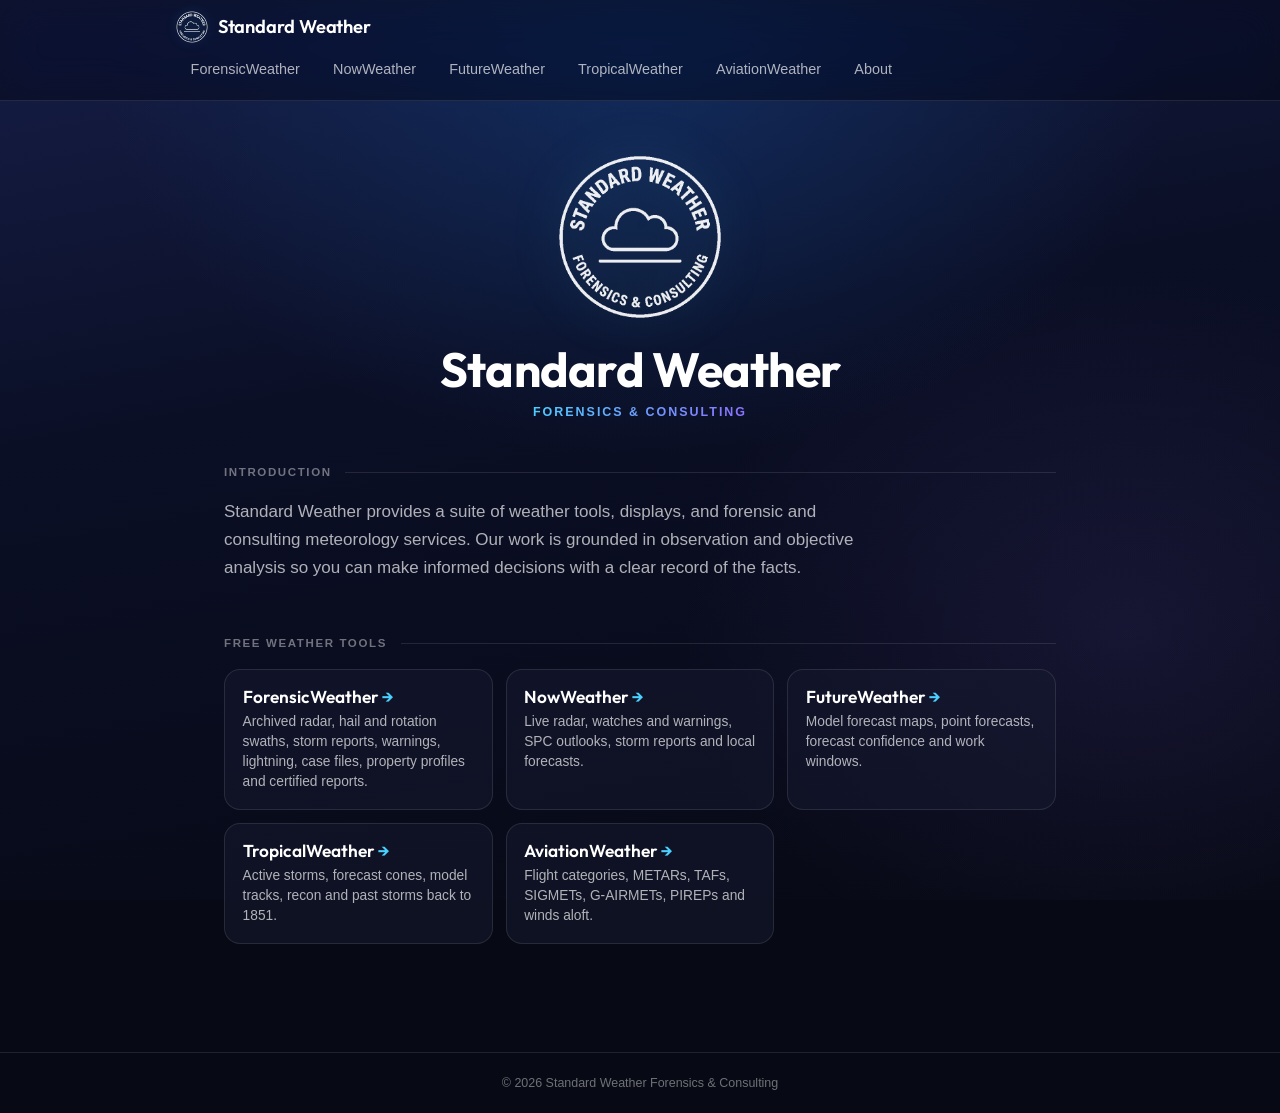
==== index.html @ 43207d68 "Simplify the home page and add ForensicWeather Home keeps the header, a new introduction and plain t" ====
<!DOCTYPE html>
<html lang="en">
<head>
  <meta charset="UTF-8" />
  <meta name="viewport" content="width=device-width, initial-scale=1.0" />
  <title>Standard Weather | Weather Tools, Forensic &amp; Consulting Meteorology</title>
  <meta name="description" content="Standard Weather provides a suite of free weather tools and displays, and forensic and consulting meteorology services grounded in observation and objective analysis." />
  <meta name="theme-color" content="#070914" />
  <link rel="canonical" href="https://standardweather.github.io/" />
  <meta property="og:type" content="website" />
  <meta property="og:url" content="https://standardweather.github.io/" />
  <meta property="og:title" content="Standard Weather" />
  <meta property="og:description" content="Free weather tools and displays, and forensic and consulting meteorology services." />
  <meta property="og:image" content="https://standardweather.github.io/logo.png" />
  <meta name="twitter:card" content="summary" />
  <meta name="twitter:title" content="Standard Weather" />
  <meta name="twitter:description" content="Free weather tools and displays, and forensic and consulting meteorology services." />
  <script type="application/ld+json">
  {
    "@context": "https://schema.org",
    "@type": "Organization",
    "name": "Standard Weather Forensics & Consulting",
    "url": "https://standardweather.github.io/",
    "logo": "https://standardweather.github.io/logo.png",
    "email": "standardwx@gmail.com"
  }
  </script>
  <link rel="preconnect" href="https://fonts.googleapis.com" />
  <link rel="preconnect" href="https://fonts.gstatic.com" crossorigin />
  <link href="https://fonts.googleapis.com/css2?family=Outfit:wght@500;600;700&display=swap" rel="stylesheet" />
  <link rel="icon" type="image/png" sizes="64x64" href="assets/favicon-64.png" />
  <link rel="icon" type="image/png" sizes="192x192" href="assets/icon-192.png" />
  <link rel="apple-touch-icon" href="assets/apple-touch-icon.png" />
  <meta name="color-scheme" content="dark" />
  <link rel="stylesheet" href="css/site.css?v=20261024a" />
  <script>
    // The contact form moved to ForensicWeather: forward old /#contact and /?request=report links there.
    if (location.hash === "#contact" || new URLSearchParams(location.search).get("request") === "report") location.replace("/ForensicWeather/" + location.search + "#contact");
  </script>
</head>
<body>
  <nav class="site-nav" aria-label="Primary">
    <div class="site-nav__inner">
      <a class="site-nav__brand" href="/" title="Standard Weather home">
        <img src="assets/logo-light.png" width="32" height="32" alt="" />
        Standard Weather
      </a>
      <ul class="site-nav__links">
        <li><a href="/ForensicWeather/">ForensicWeather</a></li>
        <li><a href="/NowWeather/">NowWeather</a></li>
        <li><a href="/FutureWeather/">FutureWeather</a></li>
        <li><a href="/TropicalWeather/">TropicalWeather</a></li>
        <li><a href="/AviationWeather/">AviationWeather</a></li>
        <li><a href="/about.html">About</a></li>
      </ul>
    </div>
  </nav>

  <div class="shell">
    <header class="page-header">
      <img class="logo" src="assets/logo-light.png" width="184" height="184" alt="Standard Weather Forensics &amp; Consulting" />
      <h1>Standard Weather</h1>
      <p class="tagline">Forensics &amp; Consulting</p>
    </header>

    <main>
      <section id="introduction" aria-labelledby="intro-h">
        <h2 id="intro-h">Introduction</h2>
        <p>Standard Weather provides a suite of weather tools, displays, and forensic and consulting meteorology services. Our work is grounded in observation and objective analysis so you can make informed decisions with a clear record of the facts.</p>
      </section>

      <section id="tools" aria-labelledby="tools-h">
        <h2 id="tools-h">Free weather tools</h2>
        <ul class="tools">
          <li><a href="/ForensicWeather/"><b>ForensicWeather</b><small>Archived radar, hail and rotation swaths, storm reports, warnings, lightning, case files, property profiles and certified reports.</small></a></li>
          <li><a href="/NowWeather/"><b>NowWeather</b><small>Live radar, watches and warnings, SPC outlooks, storm reports and local forecasts.</small></a></li>
          <li><a href="/FutureWeather/"><b>FutureWeather</b><small>Model forecast maps, point forecasts, forecast confidence and work windows.</small></a></li>
          <li><a href="/TropicalWeather/"><b>TropicalWeather</b><small>Active storms, forecast cones, model tracks, recon and past storms back to 1851.</small></a></li>
          <li><a href="/AviationWeather/"><b>AviationWeather</b><small>Flight categories, METARs, TAFs, SIGMETs, G-AIRMETs, PIREPs and winds aloft.</small></a></li>
        </ul>
      </section>
    </main>
  </div>

  <footer class="site-footer">
    <p>&copy; 2026 Standard Weather Forensics &amp; Consulting</p>
  </footer>
</body>
</html>
---- css/site.css ----
/* Standard Weather — shares the ForensicWeather look: dark indigo, glass panels, cyan → violet accent. */
:root {
  --bg: #070914;
  --bg-top: #161e48;
  --accent: #4ad1ff;
  --accent2: #8f6bff;
  --gradient: linear-gradient(135deg, var(--accent), var(--accent2));
  --text: #ffffff;
  --text2: rgba(255, 255, 255, 0.68);
  --text3: rgba(255, 255, 255, 0.42);
  --hairline: rgba(255, 255, 255, 0.10);
  --glass: rgba(22, 26, 48, 0.55);
  --glass-hi: rgba(32, 38, 68, 0.65);
  --field: rgba(255, 255, 255, 0.06);
  --err: #ff9f43;
  --tornado: #ff453a;
  --hail: #30d158;
  --wind: #0a84ff;
  --font: -apple-system, BlinkMacSystemFont, "SF Pro Text", "Segoe UI", Roboto, "Helvetica Neue", Arial, sans-serif;
  --brand: "Outfit", var(--font);
  --max: 52rem;
  --max-wide: 58rem;
  --gutter: clamp(1rem, 4vw, 2rem);
  --radius: 24px;
  color-scheme: dark;
}

*, *::before, *::after { box-sizing: border-box; }

html { scroll-behavior: smooth; background: var(--bg); }
@media (prefers-reduced-motion: reduce) {
  html { scroll-behavior: auto; }
  * { transition: none !important; }
}

body {
  margin: 0;
  min-height: 100vh;
  min-height: 100dvh;
  color: var(--text);
  font-family: var(--font);
  font-size: 1.0625rem;
  line-height: 1.65;
  -webkit-font-smoothing: antialiased;
  display: flex;
  flex-direction: column;
  /* Indigo → near-black with a soft light pool, like the app icon background. */
  background:
    radial-gradient(60vmax 45vmax at 50% 6%, rgba(18, 60, 120, 0.55), transparent 70%),
    radial-gradient(50vmax 40vmax at 88% 70%, rgba(143, 107, 255, 0.10), transparent 70%),
    linear-gradient(170deg, var(--bg-top) 0%, #0b0f26 40%, var(--bg) 100%);
  background-attachment: fixed;
}

a {
  color: var(--accent);
  text-decoration-thickness: 1px;
  text-underline-offset: 0.18em;
}
a:hover { color: #8be3ff; }

.shell {
  width: min(100% - (var(--gutter) * 2), var(--max));
  margin: 0 auto;
  padding: 0 0 3.5rem;
  flex: 1;
}
.shell--wide { width: min(100% - (var(--gutter) * 2), var(--max-wide)); }

/* —— Site nav (frosted bar, like the app's brand bar) —— */
.site-nav {
  position: sticky;
  top: 0;
  z-index: 1000;
  background: rgba(8, 10, 22, 0.55);
  -webkit-backdrop-filter: blur(20px) saturate(1.4);
  backdrop-filter: blur(20px) saturate(1.4);
  border-bottom: 0.5px solid var(--hairline);
}
.site-nav__inner {
  width: min(100% - (var(--gutter) * 2), var(--max-wide));
  margin: 0 auto;
  display: flex;
  flex-wrap: wrap;
  align-items: center;
  justify-content: space-between;
  gap: 0.5rem 1.25rem;
  padding: 0.7rem 0;
}
.site-nav__brand {
  display: inline-flex;
  align-items: center;
  gap: 0.6rem;
  text-decoration: none;
  color: #fff;
  font-family: var(--brand);
  font-weight: 600;
  font-size: 1.15rem;
  letter-spacing: -0.005em;
}
.site-nav__brand:hover { color: #fff; }
.site-nav__brand img {
  width: 2rem;
  height: 2rem;
  display: block;
  filter: drop-shadow(0 0 6px rgba(74, 209, 255, 0.35));
}
.site-nav__links {
  display: flex;
  flex-wrap: wrap;
  gap: 0.25rem;
  list-style: none;
  margin: 0;
  padding: 0;
  font-size: 0.9rem;
  font-weight: 500;
}
.site-nav__links a {
  display: block;
  text-decoration: none;
  color: var(--text2);
  padding: 0.38rem 0.85rem;
  border-radius: 999px;
  border: 1px solid transparent;
  transition: background 0.15s, color 0.15s;
}
.site-nav__links a:hover { color: #fff; background: rgba(255, 255, 255, 0.07); }
.site-nav__links a[aria-current="page"] {
  color: #fff;
  background: rgba(74, 209, 255, 0.14);
  border-color: rgba(74, 209, 255, 0.35);
}
/* On a phone the links stay on one row that scrolls sideways instead of stacking three deep. */
@media (max-width: 640px) {
  .site-nav__links { flex-wrap: nowrap; overflow-x: auto; scrollbar-width: none; width: calc(100% + var(--gutter) * 2); margin: 0 calc(var(--gutter) * -1); padding: 0 var(--gutter); font-size: 0.86rem; }
  .site-nav__links::-webkit-scrollbar { display: none; }
  .site-nav__links a { white-space: nowrap; padding: 0.32rem 0.75rem; }
}

/* —— Typography / layout —— */
.page-header {
  text-align: center;
  padding: clamp(2rem, 5vw, 3.25rem) 0 clamp(1.75rem, 4vw, 2.5rem);
}
.page-header .logo {
  display: block;
  width: min(100%, 10.5rem);
  height: auto;
  margin: 0 auto 1.4rem;
  filter: drop-shadow(0 0 24px rgba(74, 209, 255, 0.25));
}
.page-header h1 {
  margin: 0 0 0.5rem;
  font-family: var(--brand);
  font-size: clamp(2.1rem, 6vw, 3rem);
  line-height: 1.05;
  letter-spacing: -0.015em;
  font-weight: 700;
  color: #fff;
}
.tagline {
  margin: 0 auto;
  font-size: 0.78rem;
  letter-spacing: 0.16em;
  text-transform: uppercase;
  font-weight: 600;
  background: var(--gradient);
  -webkit-background-clip: text;
  background-clip: text;
  color: transparent;
  width: fit-content;
}

section { margin-bottom: clamp(2.25rem, 5vw, 3.25rem); }

h2 {
  margin: 0 0 1rem;
  font-size: 0.72rem;
  letter-spacing: 0.14em;
  text-transform: uppercase;
  font-weight: 600;
  color: var(--text3);
  display: flex;
  align-items: center;
  gap: 0.85rem;
}
h2::after { content: ""; flex: 1; height: 1px; background: var(--hairline); }

h3 {
  margin: 0 0 0.55rem;
  font-family: var(--brand);
  font-size: 1.2rem;
  font-weight: 600;
  letter-spacing: -0.005em;
  color: #fff;
  line-height: 1.25;
}

p {
  margin: 0 0 1.1rem;
  max-width: 42rem;
  color: var(--text2);
}

.lede { font-size: 1.12rem; max-width: 40rem; color: var(--text); }

/* Glass surfaces */
.service, .steps li, .panel, .handoff, #contact-form {
  background: var(--glass);
  -webkit-backdrop-filter: blur(24px) saturate(1.3);
  backdrop-filter: blur(24px) saturate(1.3);
  border: 1px solid var(--hairline);
  border-radius: var(--radius);
  box-shadow: 0 8px 36px rgba(0, 0, 0, 0.35);
}

.services { display: grid; gap: 1rem; }
@media (min-width: 680px) {
  .services { grid-template-columns: 1fr 1fr; gap: 1.15rem; }
}

.service {
  padding: 1.35rem 1.3rem 1.4rem;
  display: flex;
  flex-direction: column;
  min-height: 100%;
  transition: background 0.2s ease, border-color 0.2s ease, transform 0.2s ease;
}
.service:hover { background: var(--glass-hi); border-color: rgba(74, 209, 255, 0.25); transform: translateY(-2px); }
.service p { margin: 0; flex: 1; font-size: 0.98rem; }

.soft-link { margin-top: 1rem; font-size: 0.95rem; }

/* —— Tool cards (home page, ForensicWeather): the tool's name and what it has; the whole card is the link —— */
.tools { display: grid; gap: 0.8rem; margin: 0 0 1.6rem; padding: 0; list-style: none; }
@media (min-width: 560px) { .tools { grid-template-columns: 1fr 1fr; } }
@media (min-width: 860px) { .tools { grid-template-columns: repeat(3, 1fr); } }
.tools a {
  display: flex; flex-direction: column; gap: 0.3rem; height: 100%; box-sizing: border-box; padding: 1rem 1.1rem 1.05rem;
  text-decoration: none; color: var(--text2); background: var(--glass); border: 1px solid var(--hairline); border-radius: 16px;
  transition: background 0.2s ease, border-color 0.2s ease, transform 0.2s ease;
}
.tools a:hover { background: var(--glass-hi); border-color: rgba(74, 209, 255, 0.3); transform: translateY(-2px); color: var(--text2); }
.tools a:focus-visible { outline: 2px solid var(--accent); outline-offset: 2px; }
.tools b { font: 600 1.08rem/1.25 var(--brand); color: #fff; }
.tools b::after { content: " →"; color: var(--accent); }
.tools small { font-size: 0.86rem; line-height: 1.45; color: var(--text2); }
.soft-link a { font-weight: 600; }

/* —— Forms —— */
form { display: grid; gap: 1rem; max-width: 34rem; }
#contact-form { padding: 1.35rem; }
.hp { position: absolute; left: -10000px; width: 1px; height: 1px; overflow: hidden; }
.field { display: grid; gap: 0.4rem; }
.field-row { display: grid; gap: 0.85rem; }
@media (min-width: 520px) {
  .field-row { grid-template-columns: 1.2fr 1fr; }
}
label {
  font-size: 0.68rem;
  letter-spacing: 0.12em;
  text-transform: uppercase;
  font-weight: 600;
  color: var(--text3);
}
input, textarea, select {
  width: 100%;
  font: inherit;
  font-size: 1rem;
  color: var(--text);
  background: var(--field);
  border: 1px solid var(--hairline);
  border-radius: 16px;
  padding: 0.8rem 0.95rem;
  appearance: none;
  transition: border-color 0.15s, box-shadow 0.15s;
}
input::placeholder, textarea::placeholder { color: var(--text3); }
textarea { resize: vertical; min-height: 8rem; }
input:focus, textarea:focus, select:focus {
  outline: none;
  border-color: rgba(74, 209, 255, 0.6);
  box-shadow: 0 0 0 3px rgba(74, 209, 255, 0.18);
}
input[type="datetime-local"]::-webkit-calendar-picker-indicator { filter: invert(1); opacity: 0.6; }

/* Primary call-to-action: gradient capsule. */
button, .btn {
  justify-self: start;
  display: inline-flex;
  align-items: center;
  justify-content: center;
  min-height: 50px;
  padding: 0 1.6rem;
  border: 0;
  border-radius: 999px;
  background: var(--gradient);
  color: rgba(0, 0, 0, 0.9);
  font-family: inherit;
  font-size: 1rem;
  font-weight: 600;
  cursor: pointer;
  text-decoration: none;
  box-shadow: 0 6px 22px rgba(74, 209, 255, 0.35);
  transition: transform 0.2s cubic-bezier(.3, 1.6, .5, 1), filter 0.15s;
}
button:hover, .btn:hover { filter: brightness(1.06); color: rgba(0, 0, 0, 0.9); }
button:active, .btn:active { transform: scale(0.97); }
button:focus-visible, .btn:focus-visible, a:focus-visible { outline: 2px solid var(--accent); outline-offset: 3px; }
button:disabled { background: rgba(255, 255, 255, 0.12); color: rgba(255, 255, 255, 0.4); box-shadow: none; cursor: default; }
.btn--secondary {
  background: rgba(255, 255, 255, 0.07);
  color: #fff;
  border: 1px solid var(--hairline);
  box-shadow: none;
  min-height: 40px;
  font-size: 0.92rem;
  padding: 0 1rem;
}
.btn--secondary:hover { background: rgba(74, 209, 255, 0.16); color: #fff; }
.btn--block { width: 100%; justify-self: stretch; min-height: 54px; font-size: 1.05rem; }

/* —— About —— */
.about-seal {
  float: right;
  width: min(100%, 8.5rem);
  height: auto;
  margin: 0 0 1rem 1.5rem;
  shape-outside: circle(50%);
  opacity: 0.9;
}
.prose::after { content: ""; display: table; clear: both; }
.steps {
  list-style: none;
  margin: 0;
  padding: 0;
  display: grid;
  gap: 1rem;
  counter-reset: step;
}
@media (min-width: 760px) {
  .steps { grid-template-columns: repeat(3, 1fr); }
}
.steps li { padding: 1.2rem 1.25rem 1.3rem; counter-increment: step; }
.steps li strong {
  display: flex;
  align-items: center;
  gap: 0.6rem;
  margin-bottom: 0.5rem;
  font-family: var(--brand);
  font-size: 1.1rem;
  font-weight: 600;
  color: #fff;
}
.steps li strong::before {
  content: counter(step);
  display: grid;
  place-items: center;
  width: 1.6rem;
  height: 1.6rem;
  border-radius: 50%;
  background: var(--gradient);
  color: rgba(0, 0, 0, 0.85);
  font-family: var(--font);
  font-size: 0.8rem;
  font-weight: 700;
}
.steps li p { margin: 0; max-width: none; font-size: 0.97rem; }

/* —— PastWeather —— */
.pw-brand { text-align: center; padding: clamp(1.75rem, 4vw, 2.5rem) 0 0.25rem; }
.pw-icon {
  display: block;
  width: 88px;
  height: 88px;
  margin: 0 auto 1rem;
  border-radius: 22.5%;
  box-shadow: 0 0 0 0.5px var(--hairline), 0 14px 40px rgba(0, 0, 0, 0.5), 0 0 60px rgba(74, 209, 255, 0.18);
}
.pw-brand .name {
  margin: 0 auto;
  max-width: none;
  font-family: var(--brand);
  font-size: clamp(2.1rem, 6vw, 2.7rem);
  line-height: 1.05;
  letter-spacing: -0.01em;
  color: #fff;
}
.pw-brand .name .past { font-weight: 500; color: rgba(255, 255, 255, 0.78); }
.pw-brand .name .weather { font-weight: 700; }
.pw-helper {
  text-align: center;
  color: var(--text2);
  margin: 0.6rem auto 1.5rem;
  font-size: 0.98rem;
}
.pw-query {
  margin: 0 auto 1.5rem;
  padding: 1.25rem;
  display: grid;
  gap: 1rem;
  background: var(--glass);
  -webkit-backdrop-filter: blur(24px) saturate(1.3);
  backdrop-filter: blur(24px) saturate(1.3);
  border: 1px solid var(--hairline);
  border-radius: var(--radius);
  box-shadow: 0 8px 36px rgba(0, 0, 0, 0.35);
}
.pw-error { color: var(--err); font-size: 0.95rem; margin: 0; max-width: none; }
.pw-footnote {
  margin: 0.75rem auto 0;
  font-size: 0.8rem;
  line-height: 1.5;
  color: var(--text3);
  max-width: none;
  text-align: center;
}

.pw-results[hidden] { display: none !important; }
.pw-results { display: grid; gap: 1rem; margin-top: 0.5rem; }

.meta-chip {
  display: inline-flex;
  flex-direction: column;
  gap: 0.15rem;
  justify-self: start;
  font-size: 0.95rem;
  font-weight: 600;
  color: #fff;
  padding: 0.55rem 1rem;
  border: 1px solid var(--hairline);
  border-radius: 999px;
  background: var(--glass);
  -webkit-backdrop-filter: blur(20px);
  backdrop-filter: blur(20px);
}
.meta-chip.sub { font-size: 0.82rem; font-weight: 500; color: var(--accent); }

.panel { overflow: hidden; }
.panel > h2,
.panel__title {
  margin: 0;
  padding: 0.9rem 1rem 0.65rem;
  font-size: 0.68rem;
  letter-spacing: 0.12em;
  text-transform: uppercase;
  color: var(--text3);
  font-weight: 600;
}
.panel > h2::after, .panel__title::after { display: none; }

#radar-map { height: 280px; width: 100%; background: #0d1020; }
@media (min-width: 720px) {
  #radar-map { height: 360px; }
}
.radar-empty,
.radar-loading {
  height: 280px;
  display: flex;
  align-items: center;
  justify-content: center;
  padding: 1.25rem;
  text-align: center;
  color: var(--text2);
  background: #0d1020;
  font-size: 0.95rem;
  font-weight: 500;
}
@media (min-width: 720px) {
  .radar-empty, .radar-loading { height: 360px; }
}
.radar-badge {
  position: absolute;
  right: 0.6rem;
  top: 0.6rem;
  z-index: 500;
  font-size: 0.65rem;
  font-weight: 600;
  letter-spacing: 0.06em;
  text-transform: uppercase;
  color: var(--text2);
  background: rgba(8, 10, 22, 0.7);
  padding: 0.22rem 0.55rem;
  border-radius: 999px;
  pointer-events: none;
}
.radar-wrap { position: relative; }

.demo-radar {
  height: 280px;
  background:
    radial-gradient(circle at 35% 45%, rgba(40, 175, 95, 0.55), transparent 42%),
    radial-gradient(circle at 58% 52%, rgba(250, 205, 30, 0.4), transparent 35%),
    radial-gradient(circle at 48% 40%, rgba(225, 35, 30, 0.45), transparent 28%),
    linear-gradient(180deg, #1a2140 0%, #0d1020 100%);
  position: relative;
}
@media (min-width: 720px) {
  .demo-radar { height: 360px; }
}
.demo-radar .pin {
  position: absolute;
  left: 48%;
  top: 44%;
  width: 14px;
  height: 14px;
  margin: -7px 0 0 -7px;
  border: 2.5px solid #fff;
  border-radius: 50%;
  background: var(--accent);
  box-shadow: 0 0 0 6px rgba(74, 209, 255, 0.2);
}

.reports { margin: 0; padding: 0 0 4px; list-style: none; }
.reports li {
  position: relative;
  padding: 0.8rem 1rem 0.8rem 2.2rem;
  border-top: 1px solid var(--hairline);
  font-size: 0.95rem;
  line-height: 1.4;
  color: var(--text);
}
.reports li:not(.reports-empty)::before {
  content: "";
  position: absolute;
  left: 1rem;
  top: 1.15rem;
  width: 10px;
  height: 10px;
  border-radius: 50%;
  background: var(--dot, #8e8e93);
  box-shadow: 0 0 8px var(--dot, transparent);
}
.reports li.tornado { --dot: var(--tornado); }
.reports li.hail { --dot: var(--hail); }
.reports li.wind { --dot: var(--wind); }
.reports .t {
  display: block;
  font-size: 0.7rem;
  letter-spacing: 0.08em;
  text-transform: uppercase;
  color: var(--dot, var(--text2));
  margin-bottom: 0.2rem;
  font-weight: 700;
  font-variant-numeric: tabular-nums;
}
.reports .place { display: block; margin-top: 0.15rem; font-size: 0.85rem; color: var(--text2); }
.reports-empty {
  padding: 0.25rem 1rem 1rem !important;
  border-top: 0 !important;
  color: var(--text2) !important;
  font-size: 0.95rem;
  margin: 0;
  max-width: none;
}

.handoff { padding: 1.1rem 1.2rem; display: flex; flex-direction: column; gap: 0.65rem; }
.handoff .row { display: flex; align-items: flex-start; gap: 0.75rem; }
.handoff img { width: 40px; height: 40px; flex-shrink: 0; }
.handoff p { margin: 0; font-size: 0.95rem; line-height: 1.45; max-width: none; }

.status-bar { font-size: 0.85rem; color: var(--accent); min-height: 1.25rem; margin: 0; text-align: center; max-width: none; }

/* —— Leaflet in dark glass —— */
.leaflet-container { font: inherit; background: #0d1020; }
.leaflet-bar { border: 1px solid var(--hairline) !important; border-radius: 12px !important; overflow: hidden; box-shadow: none !important; }
.leaflet-bar a, .leaflet-bar a:hover {
  background: rgba(22, 26, 48, 0.8) !important;
  color: #fff !important;
  border-bottom-color: var(--hairline) !important;
}
.leaflet-control-attribution { background: rgba(8, 10, 22, 0.6) !important; color: var(--text3) !important; }
.leaflet-control-attribution a { color: var(--text2) !important; }
.leaflet-popup-content-wrapper, .leaflet-popup-tip { background: rgba(22, 26, 48, 0.92); color: #fff; }
.leaflet-popup-content-wrapper { border: 1px solid var(--hairline); border-radius: 16px; }

/* —— Footer —— */
.site-footer {
  margin-top: auto;
  border-top: 0.5px solid var(--hairline);
  padding: 1.25rem var(--gutter) calc(1.25rem + env(safe-area-inset-bottom));
  text-align: center;
  font-size: 0.78rem;
  color: var(--text3);
  background: rgba(8, 10, 22, 0.35);
}
.site-footer p { margin: 0 auto; max-width: none; color: inherit; }

/* PastWeather responsive */
.pw-helper { max-width: min(42rem, 100%); }
.pw-query { max-width: min(36rem, 100%); }
.pw-results { max-width: min(72rem, 100%); width: 100%; }
@media (min-width: 900px) {
  .shell--wide { max-width: 72rem; }
  .pw-results { max-width: 72rem; }
  .reports { display: grid; grid-template-columns: 1fr 1fr; }
  .reports li:nth-child(odd):not(.reports-empty) { border-right: 1px solid var(--hairline); }
  #radar-map,
  .radar-wrap #radar-map,
  .demo-radar,
  .radar-loading,
  .radar-empty {
    height: min(52vh, 560px) !important;
  }
}
@media (max-width: 639px) {
  .site-nav__inner { justify-content: center; }
  #radar-map,
  .demo-radar,
  .radar-loading,
  .radar-empty {
    height: 300px !important;
  }
}
.status-bar:empty { display: none; }
@media (max-width: 599px) {
  .about-seal { display: none; }
}
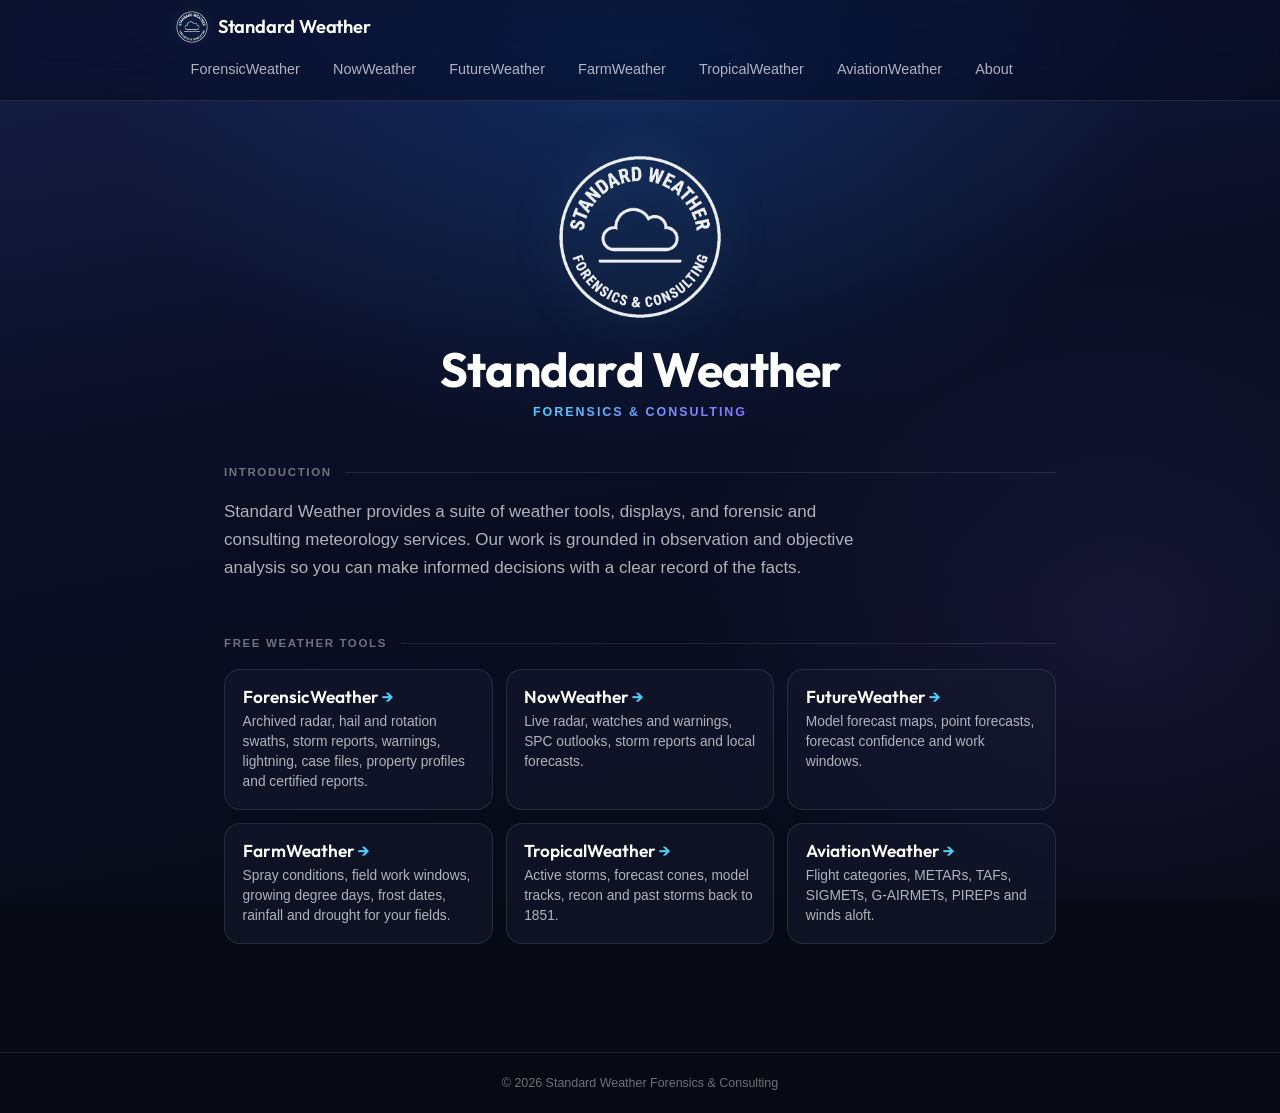
==== commit 7f094059: "Add FarmWeather: spray check, field work windows, season GDD, frost and drought Co-Authored-By: Clau" ====
--- a/index.html
+++ b/index.html
@@ -49,6 +49,7 @@
         <li><a href="/ForensicWeather/">ForensicWeather</a></li>
         <li><a href="/NowWeather/">NowWeather</a></li>
         <li><a href="/FutureWeather/">FutureWeather</a></li>
+        <li><a href="/FarmWeather/">FarmWeather</a></li>
         <li><a href="/TropicalWeather/">TropicalWeather</a></li>
         <li><a href="/AviationWeather/">AviationWeather</a></li>
         <li><a href="/about.html">About</a></li>
@@ -75,6 +76,7 @@
           <li><a href="/ForensicWeather/"><b>ForensicWeather</b><small>Archived radar, hail and rotation swaths, storm reports, warnings, lightning, case files, property profiles and certified reports.</small></a></li>
           <li><a href="/NowWeather/"><b>NowWeather</b><small>Live radar, watches and warnings, SPC outlooks, storm reports and local forecasts.</small></a></li>
           <li><a href="/FutureWeather/"><b>FutureWeather</b><small>Model forecast maps, point forecasts, forecast confidence and work windows.</small></a></li>
+          <li><a href="/FarmWeather/"><b>FarmWeather</b><small>Spray conditions, field work windows, growing degree days, frost dates, rainfall and drought for your fields.</small></a></li>
           <li><a href="/TropicalWeather/"><b>TropicalWeather</b><small>Active storms, forecast cones, model tracks, recon and past storms back to 1851.</small></a></li>
           <li><a href="/AviationWeather/"><b>AviationWeather</b><small>Flight categories, METARs, TAFs, SIGMETs, G-AIRMETs, PIREPs and winds aloft.</small></a></li>
         </ul>
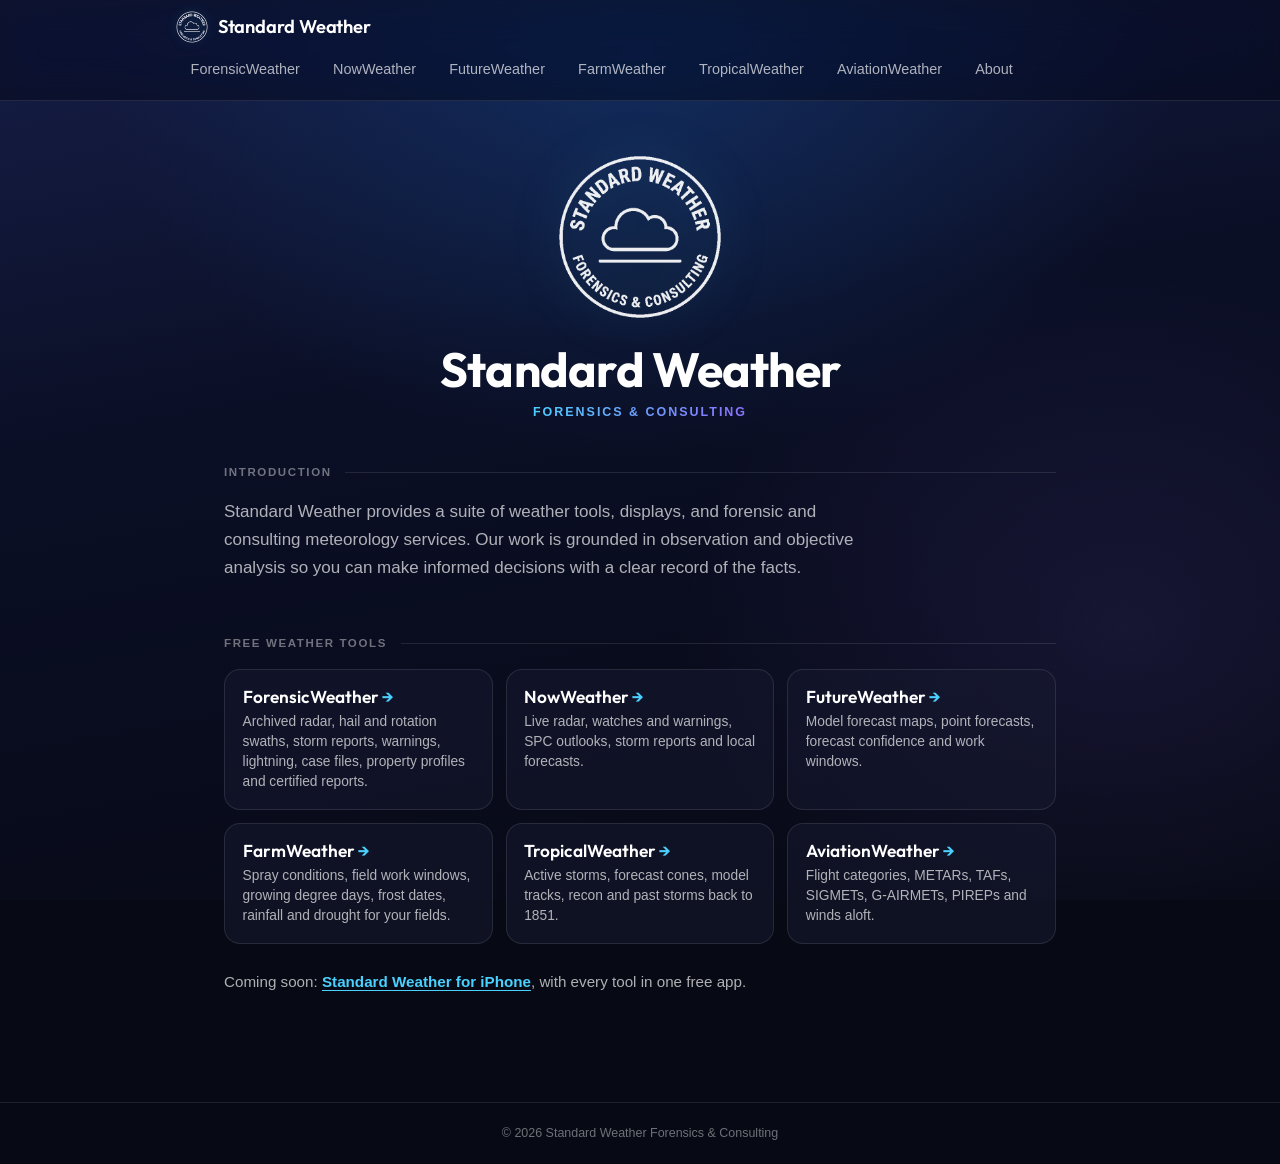
==== commit 10393239: "Use the app's own icon and App Store screenshots on the iPhone app page; link it from home Co-Author" ====
--- a/index.html
+++ b/index.html
@@ -80,6 +80,7 @@
           <li><a href="/TropicalWeather/"><b>TropicalWeather</b><small>Active storms, forecast cones, model tracks, recon and past storms back to 1851.</small></a></li>
           <li><a href="/AviationWeather/"><b>AviationWeather</b><small>Flight categories, METARs, TAFs, SIGMETs, G-AIRMETs, PIREPs and winds aloft.</small></a></li>
         </ul>
+        <p class="soft-link">Coming soon: <a href="/app/">Standard Weather for iPhone</a>, with every tool in one free app.</p>
       </section>
     </main>
   </div>
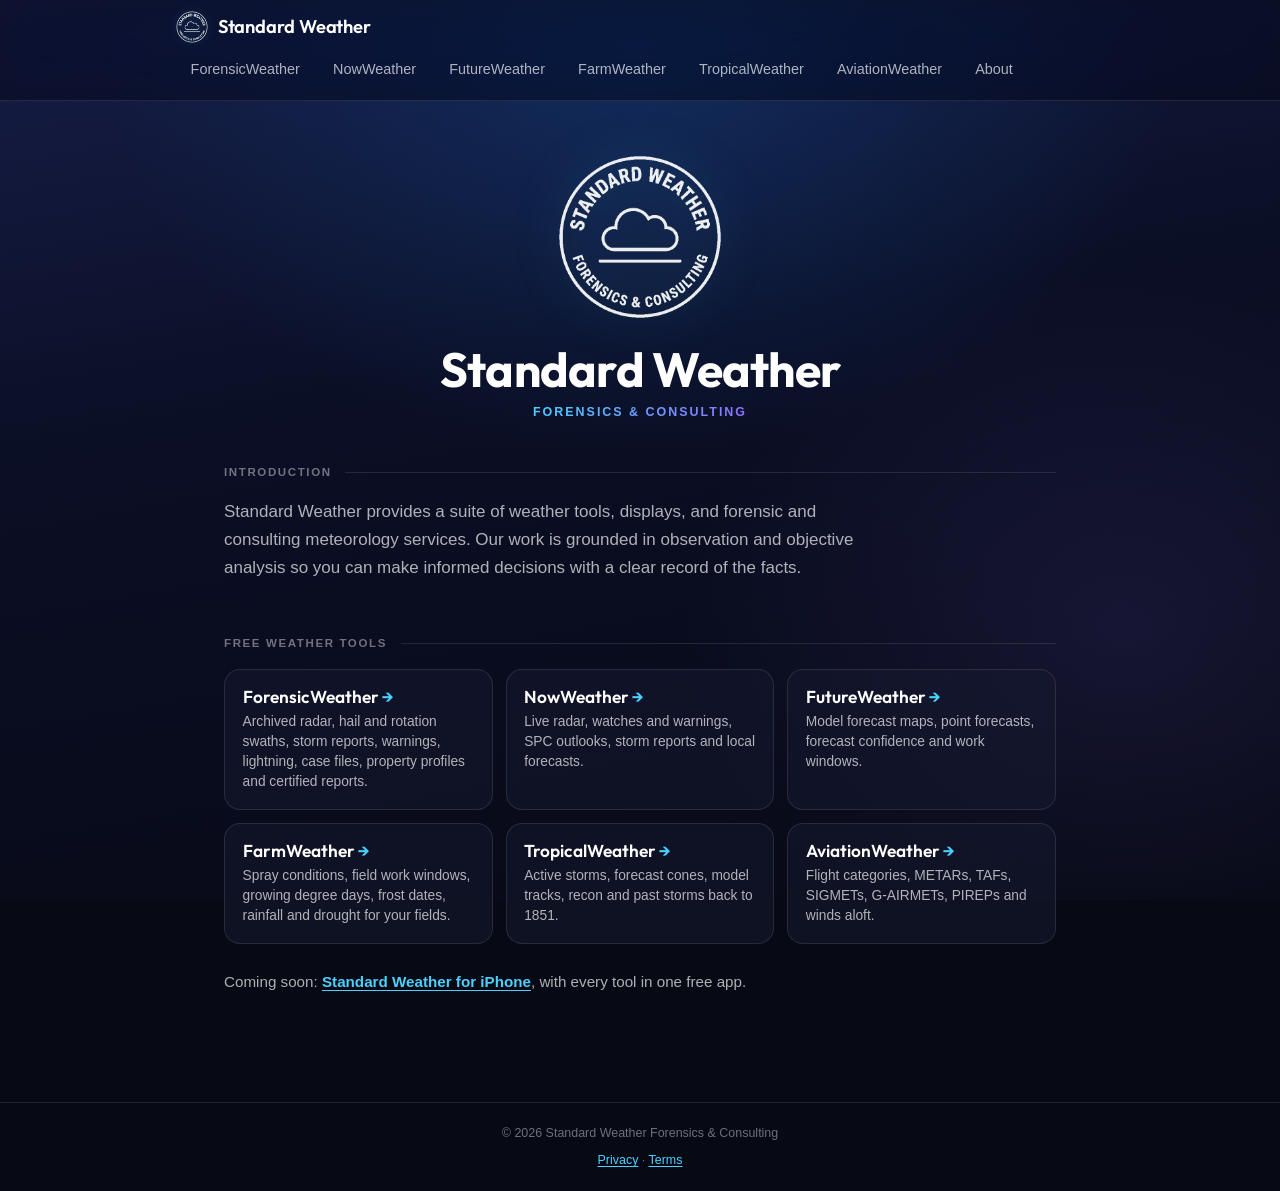
==== commit 7ab0dd81: "Add privacy notice and terms of use, linked from every page footer" ====
--- a/index.html
+++ b/index.html
@@ -6,12 +6,12 @@
   <title>Standard Weather | Weather Tools, Forensic &amp; Consulting Meteorology</title>
   <meta name="description" content="Standard Weather provides a suite of free weather tools and displays, and forensic and consulting meteorology services grounded in observation and objective analysis." />
   <meta name="theme-color" content="#070914" />
-  <link rel="canonical" href="https://standardweather.github.io/" />
+  <link rel="canonical" href="https://standardweather.net/" />
   <meta property="og:type" content="website" />
-  <meta property="og:url" content="https://standardweather.github.io/" />
+  <meta property="og:url" content="https://standardweather.net/" />
   <meta property="og:title" content="Standard Weather" />
   <meta property="og:description" content="Free weather tools and displays, and forensic and consulting meteorology services." />
-  <meta property="og:image" content="https://standardweather.github.io/logo.png" />
+  <meta property="og:image" content="https://standardweather.net/logo.png" />
   <meta name="twitter:card" content="summary" />
   <meta name="twitter:title" content="Standard Weather" />
   <meta name="twitter:description" content="Free weather tools and displays, and forensic and consulting meteorology services." />
@@ -20,8 +20,8 @@
     "@context": "https://schema.org",
     "@type": "Organization",
     "name": "Standard Weather Forensics & Consulting",
-    "url": "https://standardweather.github.io/",
-    "logo": "https://standardweather.github.io/logo.png",
+    "url": "https://standardweather.net/",
+    "logo": "https://standardweather.net/logo.png",
     "email": "standardwx@gmail.com"
   }
   </script>
@@ -87,6 +87,7 @@
 
   <footer class="site-footer">
     <p>&copy; 2026 Standard Weather Forensics &amp; Consulting</p>
+    <p style="margin-top: 0.4rem;"><a href="/privacy.html">Privacy</a> · <a href="/terms.html">Terms</a></p>
   </footer>
 </body>
 </html>
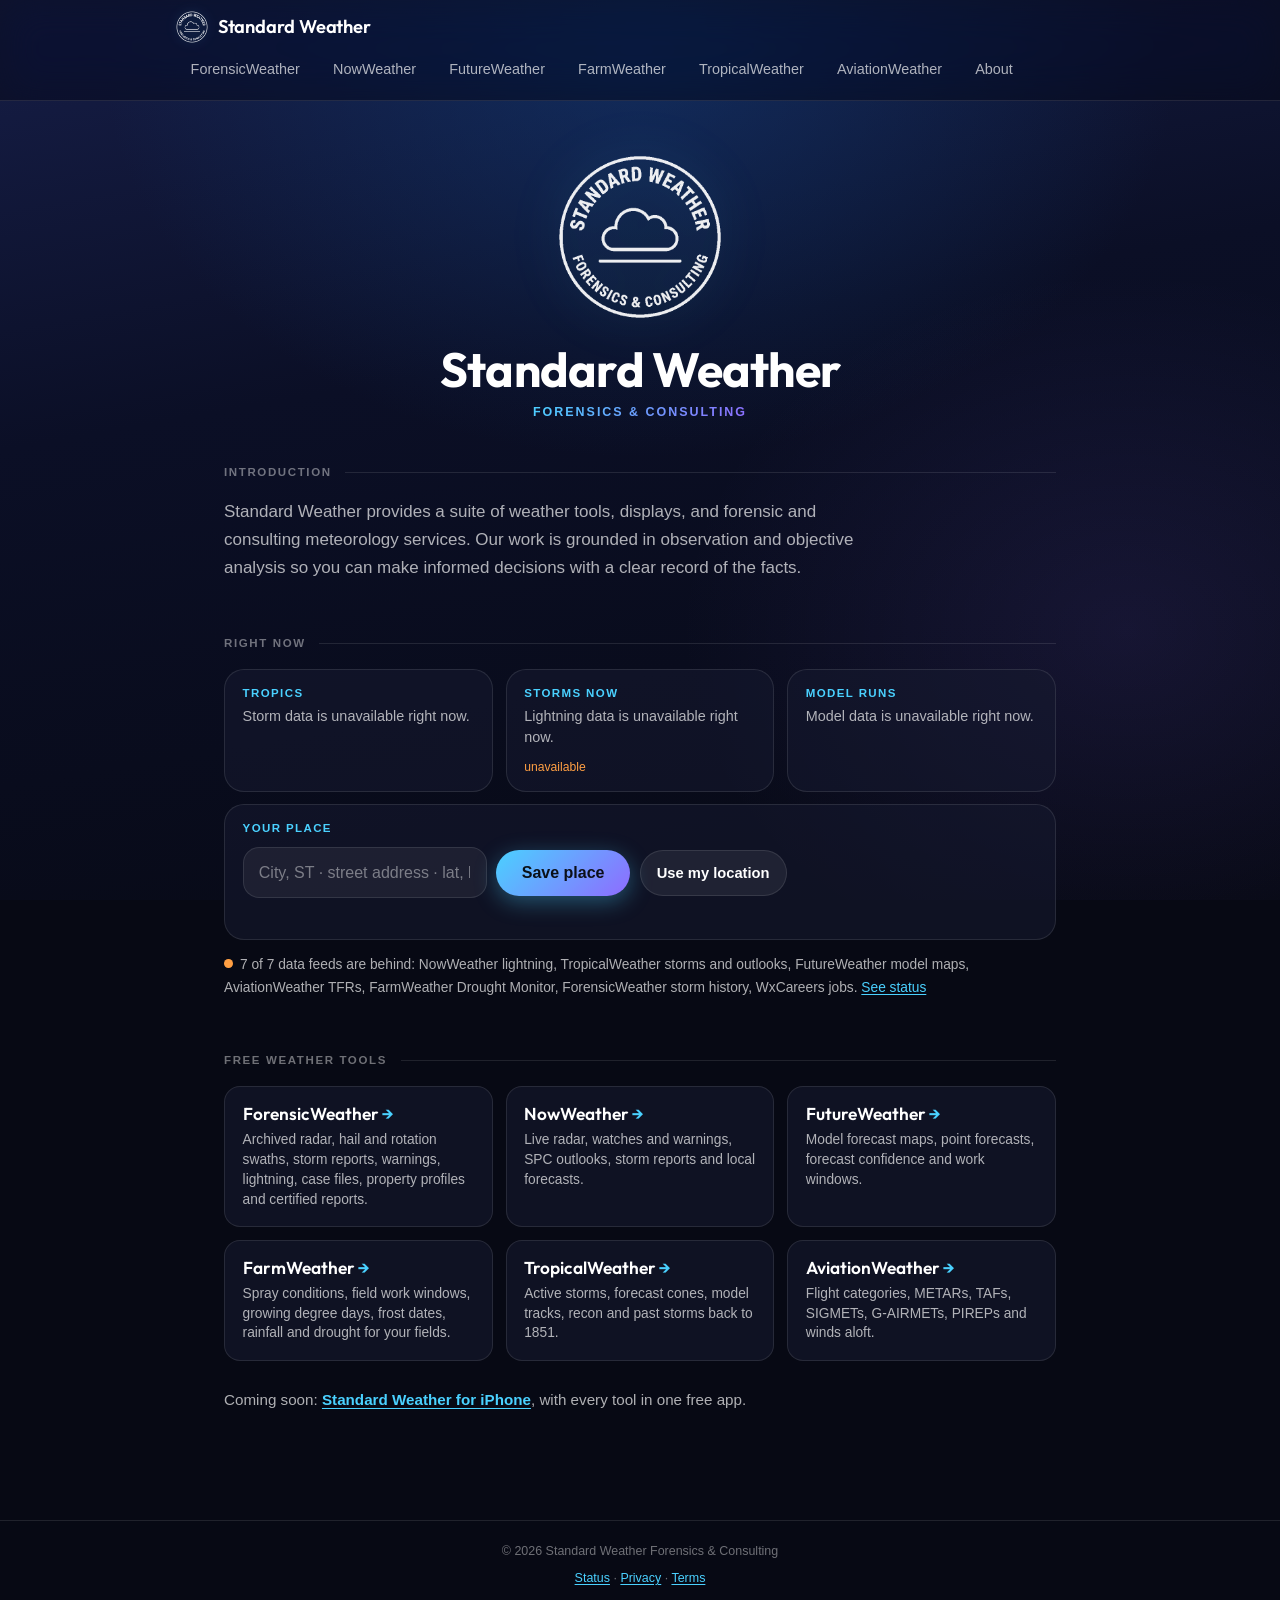
==== commit c893454d: "Add live tiles, Your place and a data status page The home page gets a "Right now" section: active s" ====
--- a/index.html
+++ b/index.html
@@ -33,6 +33,52 @@
   <link rel="apple-touch-icon" href="assets/apple-touch-icon.png" />
   <meta name="color-scheme" content="dark" />
   <link rel="stylesheet" href="css/site.css?v=20261024a" />
+  <style>
+    /* Live tiles and "Your place" (js/home.js). */
+    .live { display: grid; gap: 0.8rem; margin: 0; }
+    @media (min-width: 560px) { .live { grid-template-columns: 1fr 1fr; } }
+    @media (min-width: 860px) { .live { grid-template-columns: repeat(3, 1fr); } }
+    .live > a, .place {
+      display: flex; flex-direction: column; gap: 0.35rem; padding: 1rem 1.1rem 0.9rem; border-radius: 20px;
+      background: var(--glass); border: 1px solid var(--hairline); color: var(--text2); text-decoration: none; font-size: 0.9rem; line-height: 1.45;
+      transition: background 0.15s, border-color 0.15s, transform 0.2s;
+    }
+    .live > a:hover { background: var(--glass-hi); border-color: rgba(74, 209, 255, 0.3); transform: translateY(-2px); color: var(--text2); }
+    .live > a > b, .place__head b { font: 600 0.72rem/1.3 var(--font); letter-spacing: 0.12em; text-transform: uppercase; color: var(--accent); }
+    .live p { margin: 0; max-width: none; }
+    .live .live__big { font: 600 1.15rem/1.3 var(--brand); color: #fff; }
+    .live > a.loading p { color: var(--text3); }
+    .live__list { list-style: none; margin: 0.1rem 0 0; padding: 0; }
+    .live__list li { display: flex; justify-content: space-between; gap: 0.6rem; padding: 0.22rem 0; border-top: 1px solid var(--hairline); }
+    .live__list li b { color: #fff; font-weight: 600; }
+    .live__list span { white-space: nowrap; color: var(--text); font-variant-numeric: tabular-nums; }
+    .live__age { margin-top: auto; padding-top: 0.3rem; font-size: 0.76rem; color: var(--text3); }
+    .live__age--late, .live__age--stale, .live__age--down, .live .live__warn { color: var(--err); }
+    .live-status { margin: 0.9rem 0 0; font-size: 0.86rem; color: var(--text2); max-width: none; }
+    .live__dot { display: inline-block; width: 0.55rem; height: 0.55rem; margin-right: 0.45rem; border-radius: 50%; background: #30d158; vertical-align: 0.05em; }
+    .live__dot--late { background: var(--err); }
+    .place { grid-column: 1 / -1; gap: 0.7rem; }
+    .place__head { display: flex; justify-content: space-between; align-items: baseline; gap: 1rem; }
+    .place__name { font: 600 1.15rem/1.3 var(--brand); color: #fff; }
+    .linkish { all: unset; cursor: pointer; color: var(--accent); font-size: 0.85rem; }
+    .linkish:hover { text-decoration: underline; }
+    .linkish:focus-visible { outline: 2px solid var(--accent); outline-offset: 2px; }
+    .place form { display: grid; gap: 0.6rem; }
+    @media (min-width: 560px) { .place form { grid-template-columns: 1fr auto auto; align-items: center; } }
+    .place form button { min-height: 46px; }
+    .place__msg { margin: 0; min-height: 1.2em; font-size: 0.85rem; color: var(--err); max-width: none; }
+    .place__periods { display: grid; grid-template-columns: repeat(3, 1fr); gap: 0.6rem; }
+    .place__periods div { display: flex; flex-direction: column; gap: 0.1rem; }
+    .place__periods small { color: var(--text3); font-size: 0.75rem; }
+    .place__periods b { font: 600 1.3rem/1.2 var(--brand); color: #fff; }
+    .place__periods span { font-size: 0.82rem; }
+    .place__alerts { list-style: none; margin: 0; padding: 0; display: flex; flex-wrap: wrap; gap: 0.4rem; }
+    .place__alerts li { padding: 0.25rem 0.7rem; border-radius: 999px; background: rgba(255, 159, 67, 0.15); color: #ffc58a; font-size: 0.84rem; }
+    .place__alerts small { margin-left: 0.4rem; color: var(--text2); }
+    .place__none, .place__wx p { margin: 0; max-width: none; }
+    .place__links { display: flex; flex-wrap: wrap; gap: 0.4rem 1rem; font-size: 0.88rem; }
+    .place__links a::after { content: " →"; }
+  </style>
   <script>
     // The contact form moved to ForensicWeather: forward old /#contact and /?request=report links there.
     if (location.hash === "#contact" || new URLSearchParams(location.search).get("request") === "report") location.replace("/ForensicWeather/" + location.search + "#contact");
@@ -70,6 +116,26 @@
         <p>Standard Weather provides a suite of weather tools, displays, and forensic and consulting meteorology services. Our work is grounded in observation and objective analysis so you can make informed decisions with a clear record of the facts.</p>
       </section>
 
+      <section id="now" aria-labelledby="now-h">
+        <h2 id="now-h">Right now</h2>
+        <div class="live">
+          <a href="/TropicalWeather/" id="tile-tropics" class="loading" aria-live="polite"><b>Tropics</b><p>Loading…</p></a>
+          <a href="/NowWeather/" id="tile-lightning" class="loading" aria-live="polite"><b>Storms now</b><p>Loading…</p></a>
+          <a href="/FutureWeather/" id="tile-models" class="loading" aria-live="polite"><b>Model runs</b><p>Loading…</p></a>
+          <div class="place" id="place">
+            <div class="place__head"><b>Your place</b></div>
+            <form id="place-form">
+              <input id="place-q" placeholder="City, ST · street address · lat, lon" aria-label="Your place" autocomplete="off" />
+              <button>Save place</button>
+              <button type="button" class="btn--secondary" id="place-here">Use my location</button>
+              <p class="place__msg" id="place-msg" aria-live="polite"></p>
+            </form>
+            <div id="place-body" hidden></div>
+          </div>
+        </div>
+        <p class="live-status" id="live-status" aria-live="polite"></p>
+      </section>
+
       <section id="tools" aria-labelledby="tools-h">
         <h2 id="tools-h">Free weather tools</h2>
         <ul class="tools">
@@ -87,7 +153,10 @@
 
   <footer class="site-footer">
     <p>&copy; 2026 Standard Weather Forensics &amp; Consulting</p>
-    <p style="margin-top: 0.4rem;"><a href="/privacy.html">Privacy</a> · <a href="/terms.html">Terms</a></p>
+    <p style="margin-top: 0.4rem;"><a href="/status.html">Status</a> · <a href="/privacy.html">Privacy</a> · <a href="/terms.html">Terms</a></p>
   </footer>
+  <script src="js/geocode.js"></script>
+  <script src="js/feeds.js?v=1"></script>
+  <script src="js/home.js?v=1"></script>
 </body>
 </html>
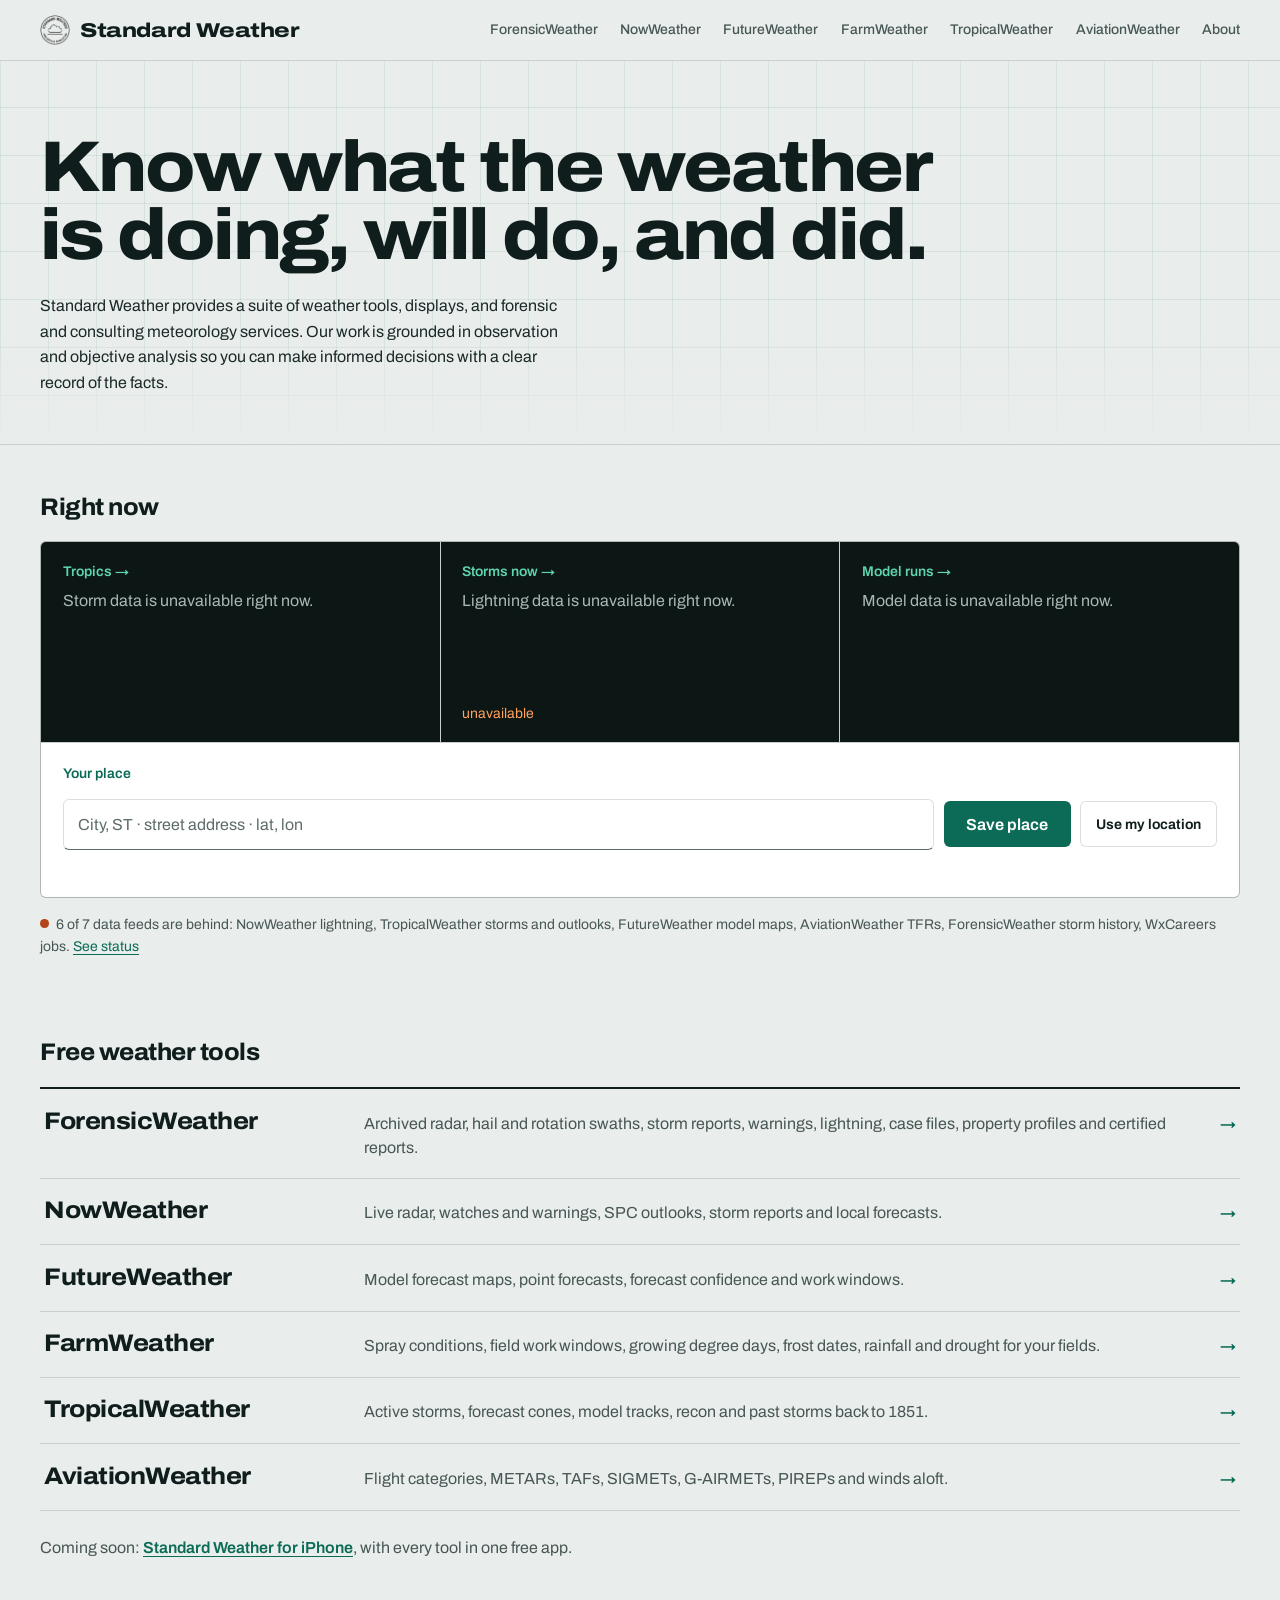
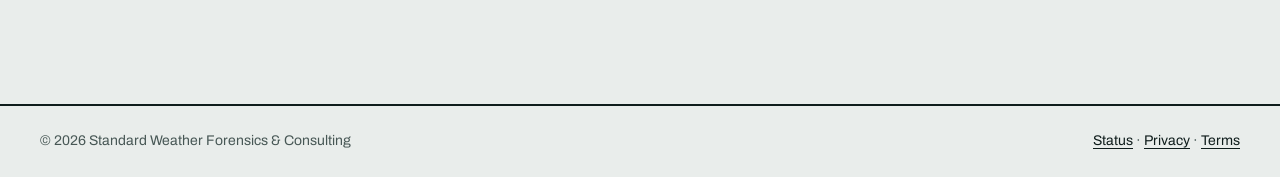
==== commit f60cc6e6: "Restyle with the chart room design: paper pages, dark map tools, Archivo type Pages move to cool cha" ====
--- a/index.html
+++ b/index.html
@@ -5,7 +5,7 @@
   <meta name="viewport" content="width=device-width, initial-scale=1.0" />
   <title>Standard Weather | Weather Tools, Forensic &amp; Consulting Meteorology</title>
   <meta name="description" content="Standard Weather provides a suite of free weather tools and displays, and forensic and consulting meteorology services grounded in observation and objective analysis." />
-  <meta name="theme-color" content="#070914" />
+  <meta name="theme-color" content="#e9edeb" />
   <link rel="canonical" href="https://standardweather.net/" />
   <meta property="og:type" content="website" />
   <meta property="og:url" content="https://standardweather.net/" />
@@ -27,56 +27,79 @@
   </script>
   <link rel="preconnect" href="https://fonts.googleapis.com" />
   <link rel="preconnect" href="https://fonts.gstatic.com" crossorigin />
-  <link href="https://fonts.googleapis.com/css2?family=Outfit:wght@500;600;700&display=swap" rel="stylesheet" />
+  <link href="https://fonts.googleapis.com/css2?family=Archivo:wdth,wght@62..125,100..900&family=IBM+Plex+Mono:wght@400;500&display=swap" rel="stylesheet" />
   <link rel="icon" type="image/png" sizes="64x64" href="assets/favicon-64.png" />
   <link rel="icon" type="image/png" sizes="192x192" href="assets/icon-192.png" />
   <link rel="apple-touch-icon" href="assets/apple-touch-icon.png" />
-  <meta name="color-scheme" content="dark" />
-  <link rel="stylesheet" href="css/site.css?v=20261024a" />
+  <meta name="color-scheme" content="light" />
+  <link rel="stylesheet" href="css/site.css?v=20261127" />
   <style>
-    /* Live tiles and "Your place" (js/home.js). */
-    .live { display: grid; gap: 0.8rem; margin: 0; }
-    @media (min-width: 560px) { .live { grid-template-columns: 1fr 1fr; } }
-    @media (min-width: 860px) { .live { grid-template-columns: repeat(3, 1fr); } }
-    .live > a, .place {
-      display: flex; flex-direction: column; gap: 0.35rem; padding: 1rem 1.1rem 0.9rem; border-radius: 20px;
-      background: var(--glass); border: 1px solid var(--hairline); color: var(--text2); text-decoration: none; font-size: 0.9rem; line-height: 1.45;
-      transition: background 0.15s, border-color 0.15s, transform 0.2s;
+    /* Home: a chart-paper masthead, live readouts set as small instrument screens, then the tool index. */
+    .masthead {
+      padding: clamp(2.5rem, 6vw, 4.5rem) 0 clamp(2rem, 4vw, 3rem);
+      background:
+        linear-gradient(to bottom, transparent 70%, var(--bg)),
+        repeating-linear-gradient(0deg, rgba(11, 107, 87, 0.09) 0 1px, transparent 1px 48px),
+        repeating-linear-gradient(90deg, rgba(11, 107, 87, 0.09) 0 1px, transparent 1px 48px);
+      border-bottom: 1px solid var(--hairline);
     }
-    .live > a:hover { background: var(--glass-hi); border-color: rgba(74, 209, 255, 0.3); transform: translateY(-2px); color: var(--text2); }
-    .live > a > b, .place__head b { font: 600 0.72rem/1.3 var(--font); letter-spacing: 0.12em; text-transform: uppercase; color: var(--accent); }
-    .live p { margin: 0; max-width: none; }
-    .live .live__big { font: 600 1.15rem/1.3 var(--brand); color: #fff; }
+    .masthead__inner { width: min(100% - (var(--gutter) * 2), var(--max-wide)); margin: 0 auto; }
+    .masthead h1 { max-width: 22ch; font-size: clamp(2.75rem, 5.6vw, 5.25rem); }
+    .masthead p { margin: 1.5rem 0 0; max-width: 58ch; color: var(--text); }
+    .home { padding-top: clamp(2rem, 4vw, 3rem); }
+    .home h2 { margin-bottom: 1.25rem; }
+
+    /* Live readouts (js/home.js): dark screens on paper, each one a link into its tool. */
+    .live { display: grid; gap: 1px; margin: 0; background: var(--hairline); border: 1px solid var(--hairline); border-radius: var(--radius); overflow: hidden; }
+    @media (min-width: 640px) { .live { grid-template-columns: 1fr 1fr; } }
+    @media (min-width: 960px) { .live { grid-template-columns: repeat(3, 1fr); } }
+    .live > a {
+      --ink: #f2f6f5; --text: #e4ebe9; --text2: #a9b8b5; --text3: #8d9e9b; --hairline: rgba(226, 238, 235, 0.12); --accent: #5fd3b0; --err: #ffa25c;
+      display: flex; flex-direction: column; gap: 0.4rem; padding: 1.25rem 1.35rem 1.1rem;
+      background: #0c1615; color: var(--text2); text-decoration: none; line-height: 1.45;
+      transition: background-color 180ms var(--ease);
+    }
+    @media (min-width: 640px) { .live > a { min-height: 12.5rem; } }
+    .live > a:hover { background: #142120; color: var(--text2); }
+    .live > a:focus-visible { outline: 2px solid var(--accent); outline-offset: -4px; }
+    .live > a > b { font-size: var(--fs-sm); font-weight: 600; color: var(--accent); }
+    .live > a > b::after { content: " →"; }
+    .live p { margin: 0; max-width: none; color: var(--text2); }
+    .live .live__big { font-size: var(--fs-lg); font-weight: 750; font-stretch: 108%; letter-spacing: -0.02em; line-height: 1.15; color: var(--ink); }
     .live > a.loading p { color: var(--text3); }
-    .live__list { list-style: none; margin: 0.1rem 0 0; padding: 0; }
-    .live__list li { display: flex; justify-content: space-between; gap: 0.6rem; padding: 0.22rem 0; border-top: 1px solid var(--hairline); }
-    .live__list li b { color: #fff; font-weight: 600; }
-    .live__list span { white-space: nowrap; color: var(--text); font-variant-numeric: tabular-nums; }
-    .live__age { margin-top: auto; padding-top: 0.3rem; font-size: 0.76rem; color: var(--text3); }
+    .live__list { list-style: none; margin: 0.3rem 0 0; padding: 0; font-size: var(--fs-sm); }
+    .live__list li { display: flex; justify-content: space-between; gap: 0.6rem; padding: 0.3rem 0; border-top: 1px solid var(--hairline); }
+    .live__list li b { color: var(--ink); font-weight: 600; }
+    .live__list span { white-space: nowrap; color: var(--text); }
+    .live__age { margin-top: auto; padding-top: 0.5rem; font-size: var(--fs-sm); color: var(--text3); }
     .live__age--late, .live__age--stale, .live__age--down, .live .live__warn { color: var(--err); }
-    .live-status { margin: 0.9rem 0 0; font-size: 0.86rem; color: var(--text2); max-width: none; }
-    .live__dot { display: inline-block; width: 0.55rem; height: 0.55rem; margin-right: 0.45rem; border-radius: 50%; background: #30d158; vertical-align: 0.05em; }
+    .live-status { margin: 1rem 0 0; font-size: var(--fs-sm); color: var(--text2); max-width: none; }
+    .live__dot { display: inline-block; width: 0.55rem; height: 0.55rem; margin-right: 0.45rem; border-radius: 50%; background: var(--ok); vertical-align: 0.05em; }
     .live__dot--late { background: var(--err); }
-    .place { grid-column: 1 / -1; gap: 0.7rem; }
+
+    /* Your place: a paper sheet across the full row. */
+    .place { grid-column: 1 / -1; display: flex; flex-direction: column; gap: 0.8rem; padding: 1.25rem 1.35rem; background: var(--sheet); }
     .place__head { display: flex; justify-content: space-between; align-items: baseline; gap: 1rem; }
-    .place__name { font: 600 1.15rem/1.3 var(--brand); color: #fff; }
-    .linkish { all: unset; cursor: pointer; color: var(--accent); font-size: 0.85rem; }
+    .place__head b { font-size: var(--fs-sm); font-weight: 600; color: var(--accent); }
+    .place__name { font-size: var(--fs-lg); font-weight: 750; letter-spacing: -0.02em; color: var(--ink); }
+    .linkish { all: unset; cursor: pointer; color: var(--accent); font-size: var(--fs-sm); font-weight: 600; }
     .linkish:hover { text-decoration: underline; }
     .linkish:focus-visible { outline: 2px solid var(--accent); outline-offset: 2px; }
-    .place form { display: grid; gap: 0.6rem; }
-    @media (min-width: 560px) { .place form { grid-template-columns: 1fr auto auto; align-items: center; } }
+    .place form { display: grid; gap: 0.6rem; max-width: none; }
+    .place [hidden] { display: none !important; }
+    @media (min-width: 640px) { .place form { grid-template-columns: 1fr auto auto; align-items: center; } }
     .place form button { min-height: 46px; }
-    .place__msg { margin: 0; min-height: 1.2em; font-size: 0.85rem; color: var(--err); max-width: none; }
-    .place__periods { display: grid; grid-template-columns: repeat(3, 1fr); gap: 0.6rem; }
-    .place__periods div { display: flex; flex-direction: column; gap: 0.1rem; }
-    .place__periods small { color: var(--text3); font-size: 0.75rem; }
-    .place__periods b { font: 600 1.3rem/1.2 var(--brand); color: #fff; }
-    .place__periods span { font-size: 0.82rem; }
-    .place__alerts { list-style: none; margin: 0; padding: 0; display: flex; flex-wrap: wrap; gap: 0.4rem; }
-    .place__alerts li { padding: 0.25rem 0.7rem; border-radius: 999px; background: rgba(255, 159, 67, 0.15); color: #ffc58a; font-size: 0.84rem; }
-    .place__alerts small { margin-left: 0.4rem; color: var(--text2); }
+    .place__msg { margin: 0; min-height: 1.2em; font-size: var(--fs-sm); color: var(--err); max-width: none; }
+    .place__periods { display: grid; grid-template-columns: repeat(3, 1fr); gap: 1.25rem; }
+    .place__periods div { display: flex; flex-direction: column; gap: 0.15rem; padding-top: 0.6rem; border-top: 2px solid var(--rule-strong); }
+    .place__periods small { color: var(--text2); font-size: var(--fs-sm); font-weight: 600; }
+    .place__periods b { font-size: var(--fs-lg); font-weight: 750; color: var(--ink); }
+    .place__periods span { font-size: var(--fs-sm); color: var(--text2); }
+    .place__alerts { list-style: none; margin: 0; padding: 0; display: grid; gap: 0.35rem; }
+    .place__alerts li { padding: 0.45rem 0.75rem; border-left: 3px solid var(--err); background: rgba(180, 68, 26, 0.08); color: var(--ink); font-weight: 600; }
+    .place__alerts small { margin-left: 0.5rem; color: var(--text2); font-weight: 400; font-size: var(--fs-sm); }
     .place__none, .place__wx p { margin: 0; max-width: none; }
-    .place__links { display: flex; flex-wrap: wrap; gap: 0.4rem 1rem; font-size: 0.88rem; }
+    .place__links { display: flex; flex-wrap: wrap; gap: 0.4rem 1.25rem; font-size: var(--fs-sm); font-weight: 600; }
     .place__links a::after { content: " →"; }
   </style>
   <script>
@@ -103,19 +126,15 @@
     </div>
   </nav>
 
-  <div class="shell">
-    <header class="page-header">
-      <img class="logo" src="assets/logo-light.png" width="184" height="184" alt="Standard Weather Forensics &amp; Consulting" />
-      <h1>Standard Weather</h1>
-      <p class="tagline">Forensics &amp; Consulting</p>
-    </header>
+  <header class="masthead">
+    <div class="masthead__inner">
+      <h1>Know what the weather is doing, will do, and did.</h1>
+      <p>Standard Weather provides a suite of weather tools, displays, and forensic and consulting meteorology services. Our work is grounded in observation and objective analysis so you can make informed decisions with a clear record of the facts.</p>
+    </div>
+  </header>
 
+  <div class="shell shell--wide home">
     <main>
-      <section id="introduction" aria-labelledby="intro-h">
-        <h2 id="intro-h">Introduction</h2>
-        <p>Standard Weather provides a suite of weather tools, displays, and forensic and consulting meteorology services. Our work is grounded in observation and objective analysis so you can make informed decisions with a clear record of the facts.</p>
-      </section>
-
       <section id="now" aria-labelledby="now-h">
         <h2 id="now-h">Right now</h2>
         <div class="live">
--- a/css/site.css
+++ b/css/site.css
@@ -1,618 +1,396 @@
-/* Standard Weather — shares the ForensicWeather look: dark indigo, glass panels, cyan → violet accent. */
+/* Standard Weather: "chart room" design.
+ * Pages are printed-chart paper: cool stone, ink type, one green accent. The map tools (body.console and any .app)
+ * are dark instrument screens set into that paper. One family, Archivo, from wide display cuts to normal text;
+ * IBM Plex Mono only for raw coded text (METAR, TAF, product text) in the tools. */
+@import url("https://fonts.googleapis.com/css2?family=Archivo:wdth,wght@62..125,100..900&family=IBM+Plex+Mono:wght@400;500&display=swap");
+
 :root {
-  --bg: #070914;
-  --bg-top: #161e48;
-  --accent: #4ad1ff;
-  --accent2: #8f6bff;
-  --gradient: linear-gradient(135deg, var(--accent), var(--accent2));
-  --text: #ffffff;
-  --text2: rgba(255, 255, 255, 0.68);
-  --text3: rgba(255, 255, 255, 0.42);
-  --hairline: rgba(255, 255, 255, 0.10);
-  --glass: rgba(22, 26, 48, 0.55);
-  --glass-hi: rgba(32, 38, 68, 0.65);
+  /* Paper */
+  --bg: #e9edeb;
+  --surface: #f6f8f7;
+  --sheet: #ffffff;
+  --ink: #0f1d1c;
+  --text: #1b2928;
+  --text2: #475755;
+  --text3: #5d6c6a;
+  --hairline: rgba(15, 29, 28, 0.14);
+  --rule-strong: #0f1d1c;
+  --accent: #0b6b57;
+  --accent-hi: #08513f;
+  --accent-soft: rgba(11, 107, 87, 0.1);
+  --on-accent: #ffffff;
+  --field: #ffffff;
+  --err: #b4441a;
+  --ok: #1d7a3e;
+  --tornado: #d0281e;
+  --hail: #1f9d55;
+  --wind: #1c64d8;
+  /* Older names, kept so page-level styles still resolve. */
+  --glass: var(--surface);
+  --glass-hi: var(--sheet);
+  --gradient: var(--accent);
+  --bg-top: var(--bg);
+  --accent2: var(--accent);
+
+  --font: "Archivo", -apple-system, BlinkMacSystemFont, "Segoe UI", Roboto, sans-serif;
+  --brand: var(--font);
+  --code: "IBM Plex Mono", ui-monospace, Menlo, monospace;
+  --max: 64rem;
+  --max-wide: 84rem;
+  --measure: 65ch;
+  --gutter: clamp(1.25rem, 4vw, 2.5rem);
+  --radius: 6px;
+  --ease: cubic-bezier(0.22, 1, 0.36, 1);
+  /* Type scale: three steps for body text, plus the page title and the wordmark. */
+  --fs-sm: 0.875rem;
+  --fs-md: 1rem;
+  --fs-lg: 1.5rem;
+  color-scheme: light;
+}
+
+/* The instrument screen: the map tools, whole-page (body.console) or set into a page (.app). */
+body.console, .app {
+  --bg: #0c1615;
+  --surface: #121e1d;
+  --sheet: #172423;
+  --ink: #f2f6f5;
+  --text: #e4ebe9;
+  --text2: #a9b8b5;
+  --text3: #8d9e9b;
+  --hairline: rgba(226, 238, 235, 0.12);
+  --accent: #5fd3b0;
+  --accent-hi: #8ce4ca;
+  --accent-soft: rgba(95, 211, 176, 0.13);
+  --on-accent: #06201a;
   --field: rgba(255, 255, 255, 0.06);
-  --err: #ff9f43;
-  --tornado: #ff453a;
-  --hail: #30d158;
-  --wind: #0a84ff;
-  --font: -apple-system, BlinkMacSystemFont, "SF Pro Text", "Segoe UI", Roboto, "Helvetica Neue", Arial, sans-serif;
-  --brand: "Outfit", var(--font);
-  --max: 52rem;
-  --max-wide: 58rem;
-  --gutter: clamp(1rem, 4vw, 2rem);
-  --radius: 24px;
+  --err: #ffa25c;
+  --ok: #5fd38a;
+  --tornado: #ff5a4f;
+  --hail: #3fd27a;
+  --wind: #4f9bff;
   color-scheme: dark;
 }
 
 *, *::before, *::after { box-sizing: border-box; }
 
-html { scroll-behavior: smooth; background: var(--bg); }
+html { background: var(--bg); -webkit-text-size-adjust: 100%; }
+@media (prefers-reduced-motion: no-preference) { html { scroll-behavior: smooth; } }
 @media (prefers-reduced-motion: reduce) {
-  html { scroll-behavior: auto; }
-  * { transition: none !important; }
+  *, *::before, *::after { transition: none !important; animation: none !important; }
 }
 
 body {
   margin: 0;
   min-height: 100vh;
   min-height: 100dvh;
-  color: var(--text);
-  font-family: var(--font);
-  font-size: 1.0625rem;
-  line-height: 1.65;
-  -webkit-font-smoothing: antialiased;
   display: flex;
   flex-direction: column;
-  /* Indigo → near-black with a soft light pool, like the app icon background. */
-  background:
-    radial-gradient(60vmax 45vmax at 50% 6%, rgba(18, 60, 120, 0.55), transparent 70%),
-    radial-gradient(50vmax 40vmax at 88% 70%, rgba(143, 107, 255, 0.10), transparent 70%),
-    linear-gradient(170deg, var(--bg-top) 0%, #0b0f26 40%, var(--bg) 100%);
-  background-attachment: fixed;
+  color: var(--text);
+  background: var(--bg);
+  font-family: var(--font);
+  font-size: var(--fs-md);
+  line-height: 1.6;
+  font-variant-numeric: tabular-nums;
+  -webkit-font-smoothing: antialiased;
 }
 
 a {
   color: var(--accent);
   text-decoration-thickness: 1px;
-  text-underline-offset: 0.18em;
-}
-a:hover { color: #8be3ff; }
+  text-underline-offset: 0.2em;
+  transition: color 160ms var(--ease);
+}
+a:hover { color: var(--accent-hi); }
 
 .shell {
   width: min(100% - (var(--gutter) * 2), var(--max));
   margin: 0 auto;
-  padding: 0 0 3.5rem;
+  padding: 0 0 4rem;
   flex: 1;
 }
 .shell--wide { width: min(100% - (var(--gutter) * 2), var(--max-wide)); }
 
-/* —— Site nav (frosted bar, like the app's brand bar) —— */
+/* —— Site nav: one line of paper, the wordmark set wide and heavy —— */
 .site-nav {
   position: sticky;
   top: 0;
   z-index: 1000;
-  background: rgba(8, 10, 22, 0.55);
-  -webkit-backdrop-filter: blur(20px) saturate(1.4);
-  backdrop-filter: blur(20px) saturate(1.4);
-  border-bottom: 0.5px solid var(--hairline);
+  background: #e9edeb;
+  border-bottom: 1px solid rgba(15, 29, 28, 0.14);
+  color-scheme: light;
 }
 .site-nav__inner {
   width: min(100% - (var(--gutter) * 2), var(--max-wide));
   margin: 0 auto;
   display: flex;
-  flex-wrap: wrap;
+  flex-wrap: nowrap;
   align-items: center;
   justify-content: space-between;
-  gap: 0.5rem 1.25rem;
-  padding: 0.7rem 0;
+  gap: 0.5rem 2rem;
+  min-height: 3.75rem;
 }
 .site-nav__brand {
+  flex: none;
   display: inline-flex;
   align-items: center;
   gap: 0.6rem;
   text-decoration: none;
-  color: #fff;
-  font-family: var(--brand);
-  font-weight: 600;
-  font-size: 1.15rem;
-  letter-spacing: -0.005em;
-}
-.site-nav__brand:hover { color: #fff; }
-.site-nav__brand img {
-  width: 2rem;
-  height: 2rem;
-  display: block;
-  filter: drop-shadow(0 0 6px rgba(74, 209, 255, 0.35));
-}
+  color: #0f1d1c;
+  font-family: var(--font);
+  font-size: 1.25rem;
+  font-weight: 800;
+  font-stretch: 125%;
+  letter-spacing: -0.02em;
+  line-height: 1;
+}
+.site-nav__brand:hover { color: #0f1d1c; }
+/* The seal is a white mark: print it in ink on paper. */
+.site-nav__brand img { width: 1.9rem; height: 1.9rem; display: block; filter: brightness(0) saturate(100%); opacity: 0.9; }
 .site-nav__links {
   display: flex;
-  flex-wrap: wrap;
-  gap: 0.25rem;
+  flex-wrap: nowrap;
+  gap: 0 1.4rem;
   list-style: none;
   margin: 0;
   padding: 0;
-  font-size: 0.9rem;
+  min-width: 0;
+  overflow-x: auto;
+  scrollbar-width: none;
+  font-size: var(--fs-sm);
   font-weight: 500;
 }
+.site-nav__links::-webkit-scrollbar { display: none; }
 .site-nav__links a {
   display: block;
+  white-space: nowrap;
+  text-decoration: none;
+  color: #475755;
+  padding: 1.15rem 0 1rem;
+  border-bottom: 3px solid transparent;
+  transition: color 160ms var(--ease), border-color 160ms var(--ease);
+}
+.site-nav__links a:hover { color: #0f1d1c; }
+.site-nav__links a[aria-current="page"] { color: #0f1d1c; font-weight: 700; border-bottom-color: #0b6b57; }
+.site-nav a:focus-visible { outline: 2px solid #0b6b57; outline-offset: 2px; }
+/* On a phone: the wordmark on its own line, then the links in one row that scrolls sideways. */
+@media (max-width: 900px) {
+  .site-nav__inner { flex-wrap: wrap; gap: 0; padding-top: 0.75rem; }
+  .site-nav__links { width: calc(100% + var(--gutter) * 2); margin: 0 calc(var(--gutter) * -1); padding: 0 var(--gutter); gap: 0 1.2rem; }
+  .site-nav__links a { padding: 0.7rem 0 0.6rem; }
+}
+
+/* —— Page heads: a left-set title in wide display type, one plain supporting line —— */
+.page-header {
+  padding: clamp(2.5rem, 7vw, 5rem) 0 clamp(2rem, 5vw, 3.5rem);
+  border-bottom: 1px solid var(--hairline);
+  margin-bottom: clamp(2rem, 5vw, 3.5rem);
+}
+.page-header .logo { display: none; }
+.page-header h1, .masthead h1 {
+  margin: 0;
+  max-width: 18ch;
+  font-family: var(--font);
+  font-size: clamp(2.75rem, 6.5vw, 5.5rem);
+  font-weight: 800;
+  font-stretch: 112%;
+  line-height: 0.95;
+  letter-spacing: -0.035em;
+  color: var(--ink);
+  text-wrap: balance;
+}
+.tagline {
+  margin: 1.1rem 0 0;
+  max-width: var(--measure);
+  font-size: var(--fs-md);
+  font-weight: 500;
+  color: var(--text2);
+}
+
+section { margin-bottom: clamp(3rem, 7vw, 5rem); }
+
+h2 {
+  margin: 0 0 1.25rem;
+  font-family: var(--font);
+  font-size: var(--fs-lg);
+  font-weight: 750;
+  font-stretch: 105%;
+  line-height: 1.2;
+  letter-spacing: -0.02em;
+  color: var(--ink);
+}
+h3 {
+  margin: 0 0 0.5rem;
+  font-family: var(--font);
+  font-size: var(--fs-md);
+  font-weight: 700;
+  line-height: 1.3;
+  color: var(--ink);
+}
+
+p { margin: 0 0 1.1rem; max-width: var(--measure); color: var(--text2); }
+.lede { max-width: var(--measure); color: var(--text); font-weight: 500; }
+strong, b { color: var(--ink); }
+
+/* —— Grouped content: rules and whitespace, no boxes —— */
+.services { display: grid; gap: 2rem 2.5rem; }
+@media (min-width: 680px) { .services { grid-template-columns: 1fr 1fr; } }
+.service { padding-top: 1rem; border-top: 2px solid var(--rule-strong); display: flex; flex-direction: column; }
+.service p { margin: 0; flex: 1; }
+.panel, .handoff, #contact-form { background: var(--sheet); border: 1px solid var(--hairline); border-radius: var(--radius); }
+
+.soft-link { margin-top: 1.5rem; }
+.soft-link a { font-weight: 600; }
+
+/* —— Tool index: the home page's directory, one ruled row per tool —— */
+.tools { margin: 0 0 1.5rem; padding: 0; list-style: none; border-top: 2px solid var(--rule-strong); }
+.tools li { border-bottom: 1px solid var(--hairline); }
+.tools a {
+  display: grid;
+  grid-template-columns: minmax(12rem, 18rem) 1fr auto;
+  align-items: baseline;
+  gap: 0.25rem 2rem;
+  padding: 1.15rem 0.25rem;
   text-decoration: none;
   color: var(--text2);
-  padding: 0.38rem 0.85rem;
-  border-radius: 999px;
-  border: 1px solid transparent;
-  transition: background 0.15s, color 0.15s;
-}
-.site-nav__links a:hover { color: #fff; background: rgba(255, 255, 255, 0.07); }
-.site-nav__links a[aria-current="page"] {
-  color: #fff;
-  background: rgba(74, 209, 255, 0.14);
-  border-color: rgba(74, 209, 255, 0.35);
-}
-/* On a phone the links stay on one row that scrolls sideways instead of stacking three deep. */
-@media (max-width: 640px) {
-  .site-nav__links { flex-wrap: nowrap; overflow-x: auto; scrollbar-width: none; width: calc(100% + var(--gutter) * 2); margin: 0 calc(var(--gutter) * -1); padding: 0 var(--gutter); font-size: 0.86rem; }
-  .site-nav__links::-webkit-scrollbar { display: none; }
-  .site-nav__links a { white-space: nowrap; padding: 0.32rem 0.75rem; }
-}
-
-/* —— Typography / layout —— */
-.page-header {
-  text-align: center;
-  padding: clamp(2rem, 5vw, 3.25rem) 0 clamp(1.75rem, 4vw, 2.5rem);
-}
-.page-header .logo {
-  display: block;
-  width: min(100%, 10.5rem);
-  height: auto;
-  margin: 0 auto 1.4rem;
-  filter: drop-shadow(0 0 24px rgba(74, 209, 255, 0.25));
-}
-.page-header h1 {
-  margin: 0 0 0.5rem;
-  font-family: var(--brand);
-  font-size: clamp(2.1rem, 6vw, 3rem);
-  line-height: 1.05;
-  letter-spacing: -0.015em;
-  font-weight: 700;
-  color: #fff;
-}
-.tagline {
-  margin: 0 auto;
-  font-size: 0.78rem;
-  letter-spacing: 0.16em;
-  text-transform: uppercase;
-  font-weight: 600;
-  background: var(--gradient);
-  -webkit-background-clip: text;
-  background-clip: text;
-  color: transparent;
-  width: fit-content;
-}
-
-section { margin-bottom: clamp(2.25rem, 5vw, 3.25rem); }
-
-h2 {
-  margin: 0 0 1rem;
-  font-size: 0.72rem;
-  letter-spacing: 0.14em;
-  text-transform: uppercase;
-  font-weight: 600;
-  color: var(--text3);
-  display: flex;
-  align-items: center;
-  gap: 0.85rem;
-}
-h2::after { content: ""; flex: 1; height: 1px; background: var(--hairline); }
-
-h3 {
-  margin: 0 0 0.55rem;
-  font-family: var(--brand);
-  font-size: 1.2rem;
-  font-weight: 600;
-  letter-spacing: -0.005em;
-  color: #fff;
-  line-height: 1.25;
-}
-
-p {
-  margin: 0 0 1.1rem;
-  max-width: 42rem;
-  color: var(--text2);
-}
-
-.lede { font-size: 1.12rem; max-width: 40rem; color: var(--text); }
-
-/* Glass surfaces */
-.service, .steps li, .panel, .handoff, #contact-form {
-  background: var(--glass);
-  -webkit-backdrop-filter: blur(24px) saturate(1.3);
-  backdrop-filter: blur(24px) saturate(1.3);
-  border: 1px solid var(--hairline);
-  border-radius: var(--radius);
-  box-shadow: 0 8px 36px rgba(0, 0, 0, 0.35);
-}
-
-.services { display: grid; gap: 1rem; }
-@media (min-width: 680px) {
-  .services { grid-template-columns: 1fr 1fr; gap: 1.15rem; }
-}
-
-.service {
-  padding: 1.35rem 1.3rem 1.4rem;
-  display: flex;
-  flex-direction: column;
-  min-height: 100%;
-  transition: background 0.2s ease, border-color 0.2s ease, transform 0.2s ease;
-}
-.service:hover { background: var(--glass-hi); border-color: rgba(74, 209, 255, 0.25); transform: translateY(-2px); }
-.service p { margin: 0; flex: 1; font-size: 0.98rem; }
-
-.soft-link { margin-top: 1rem; font-size: 0.95rem; }
-
-/* —— Tool cards (home page, ForensicWeather): the tool's name and what it has; the whole card is the link —— */
-.tools { display: grid; gap: 0.8rem; margin: 0 0 1.6rem; padding: 0; list-style: none; }
-@media (min-width: 560px) { .tools { grid-template-columns: 1fr 1fr; } }
-@media (min-width: 860px) { .tools { grid-template-columns: repeat(3, 1fr); } }
-.tools a {
-  display: flex; flex-direction: column; gap: 0.3rem; height: 100%; box-sizing: border-box; padding: 1rem 1.1rem 1.05rem;
-  text-decoration: none; color: var(--text2); background: var(--glass); border: 1px solid var(--hairline); border-radius: 16px;
-  transition: background 0.2s ease, border-color 0.2s ease, transform 0.2s ease;
-}
-.tools a:hover { background: var(--glass-hi); border-color: rgba(74, 209, 255, 0.3); transform: translateY(-2px); color: var(--text2); }
+  transition: background-color 180ms var(--ease);
+}
+.tools a::after { content: "→"; color: var(--accent); font-weight: 700; transition: transform 180ms var(--ease); }
+.tools a:hover { background: var(--surface); color: var(--text2); }
+.tools a:hover::after { transform: translateX(4px); }
 .tools a:focus-visible { outline: 2px solid var(--accent); outline-offset: 2px; }
-.tools b { font: 600 1.08rem/1.25 var(--brand); color: #fff; }
-.tools b::after { content: " →"; color: var(--accent); }
-.tools small { font-size: 0.86rem; line-height: 1.45; color: var(--text2); }
-.soft-link a { font-weight: 600; }
+.tools b { font-size: var(--fs-lg); font-weight: 750; font-stretch: 110%; letter-spacing: -0.02em; line-height: 1.15; color: var(--ink); }
+.tools small { font-size: var(--fs-md); line-height: 1.5; }
+@media (max-width: 680px) {
+  .tools a { grid-template-columns: 1fr auto; }
+  .tools small { grid-column: 1; grid-row: 2; }
+  .tools a::after { grid-column: 2; grid-row: 1; }
+}
 
 /* —— Forms —— */
-form { display: grid; gap: 1rem; max-width: 34rem; }
-#contact-form { padding: 1.35rem; }
+form { display: grid; gap: 1rem; max-width: 36rem; }
+#contact-form { padding: 1.5rem; }
 .hp { position: absolute; left: -10000px; width: 1px; height: 1px; overflow: hidden; }
-.field { display: grid; gap: 0.4rem; }
-.field-row { display: grid; gap: 0.85rem; }
-@media (min-width: 520px) {
-  .field-row { grid-template-columns: 1.2fr 1fr; }
-}
-label {
-  font-size: 0.68rem;
-  letter-spacing: 0.12em;
-  text-transform: uppercase;
-  font-weight: 600;
-  color: var(--text3);
-}
+.field { display: grid; gap: 0.35rem; }
+.field-row { display: grid; gap: 1rem; }
+@media (min-width: 520px) { .field-row { grid-template-columns: 1.2fr 1fr; } }
+label { font-size: var(--fs-sm); font-weight: 600; color: var(--text); }
 input, textarea, select {
   width: 100%;
   font: inherit;
-  font-size: 1rem;
+  font-size: var(--fs-md);
   color: var(--text);
   background: var(--field);
   border: 1px solid var(--hairline);
-  border-radius: 16px;
-  padding: 0.8rem 0.95rem;
+  border-bottom-color: var(--text3);
+  border-radius: var(--radius);
+  padding: 0.75rem 0.9rem;
   appearance: none;
-  transition: border-color 0.15s, box-shadow 0.15s;
+  transition: border-color 160ms var(--ease), box-shadow 160ms var(--ease);
 }
 input::placeholder, textarea::placeholder { color: var(--text3); }
 textarea { resize: vertical; min-height: 8rem; }
-input:focus, textarea:focus, select:focus {
-  outline: none;
-  border-color: rgba(74, 209, 255, 0.6);
-  box-shadow: 0 0 0 3px rgba(74, 209, 255, 0.18);
-}
-input[type="datetime-local"]::-webkit-calendar-picker-indicator { filter: invert(1); opacity: 0.6; }
-
-/* Primary call-to-action: gradient capsule. */
+input:focus, textarea:focus, select:focus { outline: none; border-color: var(--accent); box-shadow: 0 0 0 3px var(--accent-soft); }
+.app input[type="datetime-local"]::-webkit-calendar-picker-indicator, .app input[type="date"]::-webkit-calendar-picker-indicator { filter: invert(1); opacity: 0.6; }
+
+/* Primary action: a solid block of accent. */
 button, .btn {
   justify-self: start;
   display: inline-flex;
   align-items: center;
   justify-content: center;
-  min-height: 50px;
-  padding: 0 1.6rem;
+  min-height: 48px;
+  padding: 0 1.4rem;
   border: 0;
-  border-radius: 999px;
-  background: var(--gradient);
-  color: rgba(0, 0, 0, 0.9);
+  border-radius: var(--radius);
+  background: var(--accent);
+  color: var(--on-accent);
   font-family: inherit;
-  font-size: 1rem;
-  font-weight: 600;
+  font-size: var(--fs-md);
+  font-weight: 650;
   cursor: pointer;
   text-decoration: none;
-  box-shadow: 0 6px 22px rgba(74, 209, 255, 0.35);
-  transition: transform 0.2s cubic-bezier(.3, 1.6, .5, 1), filter 0.15s;
-}
-button:hover, .btn:hover { filter: brightness(1.06); color: rgba(0, 0, 0, 0.9); }
-button:active, .btn:active { transform: scale(0.97); }
+  transition: background-color 160ms var(--ease), transform 160ms var(--ease);
+}
+button:hover, .btn:hover { background: var(--accent-hi); color: var(--on-accent); }
+button:active, .btn:active { transform: translateY(1px); }
 button:focus-visible, .btn:focus-visible, a:focus-visible { outline: 2px solid var(--accent); outline-offset: 3px; }
-button:disabled { background: rgba(255, 255, 255, 0.12); color: rgba(255, 255, 255, 0.4); box-shadow: none; cursor: default; }
+button:disabled { background: var(--hairline); color: var(--text3); cursor: default; }
 .btn--secondary {
-  background: rgba(255, 255, 255, 0.07);
-  color: #fff;
-  border: 1px solid var(--hairline);
-  box-shadow: none;
+  background: transparent;
+  color: var(--ink);
+  box-shadow: inset 0 0 0 1px var(--hairline);
   min-height: 40px;
-  font-size: 0.92rem;
+  font-size: var(--fs-sm);
   padding: 0 1rem;
 }
-.btn--secondary:hover { background: rgba(74, 209, 255, 0.16); color: #fff; }
-.btn--block { width: 100%; justify-self: stretch; min-height: 54px; font-size: 1.05rem; }
+.btn--secondary:hover { background: var(--surface); color: var(--ink); }
+.btn--block { width: 100%; justify-self: stretch; min-height: 52px; }
 
 /* —— About —— */
-.about-seal {
-  float: right;
-  width: min(100%, 8.5rem);
-  height: auto;
-  margin: 0 0 1rem 1.5rem;
-  shape-outside: circle(50%);
-  opacity: 0.9;
-}
+.about-seal { display: none; }
 .prose::after { content: ""; display: table; clear: both; }
-.steps {
-  list-style: none;
-  margin: 0;
-  padding: 0;
-  display: grid;
-  gap: 1rem;
-  counter-reset: step;
-}
-@media (min-width: 760px) {
-  .steps { grid-template-columns: repeat(3, 1fr); }
-}
-.steps li { padding: 1.2rem 1.25rem 1.3rem; counter-increment: step; }
-.steps li strong {
-  display: flex;
-  align-items: center;
-  gap: 0.6rem;
-  margin-bottom: 0.5rem;
-  font-family: var(--brand);
-  font-size: 1.1rem;
-  font-weight: 600;
-  color: #fff;
-}
-.steps li strong::before {
-  content: counter(step);
-  display: grid;
-  place-items: center;
-  width: 1.6rem;
-  height: 1.6rem;
-  border-radius: 50%;
-  background: var(--gradient);
-  color: rgba(0, 0, 0, 0.85);
-  font-family: var(--font);
-  font-size: 0.8rem;
-  font-weight: 700;
-}
-.steps li p { margin: 0; max-width: none; font-size: 0.97rem; }
-
-/* —— PastWeather —— */
-.pw-brand { text-align: center; padding: clamp(1.75rem, 4vw, 2.5rem) 0 0.25rem; }
-.pw-icon {
-  display: block;
-  width: 88px;
-  height: 88px;
-  margin: 0 auto 1rem;
-  border-radius: 22.5%;
-  box-shadow: 0 0 0 0.5px var(--hairline), 0 14px 40px rgba(0, 0, 0, 0.5), 0 0 60px rgba(74, 209, 255, 0.18);
-}
-.pw-brand .name {
-  margin: 0 auto;
-  max-width: none;
-  font-family: var(--brand);
-  font-size: clamp(2.1rem, 6vw, 2.7rem);
-  line-height: 1.05;
-  letter-spacing: -0.01em;
-  color: #fff;
-}
-.pw-brand .name .past { font-weight: 500; color: rgba(255, 255, 255, 0.78); }
-.pw-brand .name .weather { font-weight: 700; }
-.pw-helper {
-  text-align: center;
-  color: var(--text2);
-  margin: 0.6rem auto 1.5rem;
-  font-size: 0.98rem;
-}
-.pw-query {
-  margin: 0 auto 1.5rem;
-  padding: 1.25rem;
-  display: grid;
-  gap: 1rem;
-  background: var(--glass);
-  -webkit-backdrop-filter: blur(24px) saturate(1.3);
-  backdrop-filter: blur(24px) saturate(1.3);
-  border: 1px solid var(--hairline);
-  border-radius: var(--radius);
-  box-shadow: 0 8px 36px rgba(0, 0, 0, 0.35);
-}
-.pw-error { color: var(--err); font-size: 0.95rem; margin: 0; max-width: none; }
-.pw-footnote {
-  margin: 0.75rem auto 0;
-  font-size: 0.8rem;
-  line-height: 1.5;
-  color: var(--text3);
-  max-width: none;
-  text-align: center;
-}
-
+.steps { list-style: none; margin: 0; padding: 0; display: grid; gap: 2rem 2.5rem; }
+@media (min-width: 760px) { .steps { grid-template-columns: repeat(3, 1fr); } }
+.steps li { padding-top: 1rem; border-top: 2px solid var(--rule-strong); }
+.steps li strong { display: block; margin-bottom: 0.4rem; font-size: var(--fs-md); font-weight: 700; color: var(--ink); }
+.steps li p { margin: 0; max-width: none; }
+
+/* —— Shared result pieces (reports list, radar box, hand-off note) —— */
 .pw-results[hidden] { display: none !important; }
 .pw-results { display: grid; gap: 1rem; margin-top: 0.5rem; }
-
-.meta-chip {
-  display: inline-flex;
-  flex-direction: column;
-  gap: 0.15rem;
-  justify-self: start;
-  font-size: 0.95rem;
-  font-weight: 600;
-  color: #fff;
-  padding: 0.55rem 1rem;
-  border: 1px solid var(--hairline);
-  border-radius: 999px;
-  background: var(--glass);
-  -webkit-backdrop-filter: blur(20px);
-  backdrop-filter: blur(20px);
-}
-.meta-chip.sub { font-size: 0.82rem; font-weight: 500; color: var(--accent); }
-
+.pw-error { color: var(--err); margin: 0; max-width: none; }
 .panel { overflow: hidden; }
-.panel > h2,
-.panel__title {
-  margin: 0;
-  padding: 0.9rem 1rem 0.65rem;
-  font-size: 0.68rem;
-  letter-spacing: 0.12em;
-  text-transform: uppercase;
-  color: var(--text3);
-  font-weight: 600;
-}
-.panel > h2::after, .panel__title::after { display: none; }
-
-#radar-map { height: 280px; width: 100%; background: #0d1020; }
-@media (min-width: 720px) {
-  #radar-map { height: 360px; }
-}
-.radar-empty,
-.radar-loading {
-  height: 280px;
-  display: flex;
-  align-items: center;
-  justify-content: center;
-  padding: 1.25rem;
-  text-align: center;
-  color: var(--text2);
-  background: #0d1020;
-  font-size: 0.95rem;
-  font-weight: 500;
-}
-@media (min-width: 720px) {
-  .radar-empty, .radar-loading { height: 360px; }
-}
+.panel > h2, .panel__title { margin: 0; padding: 0.9rem 1rem 0.6rem; font-size: var(--fs-sm); font-weight: 700; color: var(--text2); }
+
+#radar-map { height: min(52vh, 560px); width: 100%; background: #0c1615; }
+.radar-wrap { position: relative; }
+.radar-empty, .radar-loading { height: 300px; display: flex; align-items: center; justify-content: center; padding: 1.25rem; text-align: center; color: var(--text2); background: var(--surface); }
 .radar-badge {
-  position: absolute;
-  right: 0.6rem;
-  top: 0.6rem;
-  z-index: 500;
-  font-size: 0.65rem;
-  font-weight: 600;
-  letter-spacing: 0.06em;
-  text-transform: uppercase;
-  color: var(--text2);
-  background: rgba(8, 10, 22, 0.7);
-  padding: 0.22rem 0.55rem;
-  border-radius: 999px;
-  pointer-events: none;
-}
-.radar-wrap { position: relative; }
-
-.demo-radar {
-  height: 280px;
-  background:
-    radial-gradient(circle at 35% 45%, rgba(40, 175, 95, 0.55), transparent 42%),
-    radial-gradient(circle at 58% 52%, rgba(250, 205, 30, 0.4), transparent 35%),
-    radial-gradient(circle at 48% 40%, rgba(225, 35, 30, 0.45), transparent 28%),
-    linear-gradient(180deg, #1a2140 0%, #0d1020 100%);
-  position: relative;
-}
-@media (min-width: 720px) {
-  .demo-radar { height: 360px; }
-}
-.demo-radar .pin {
-  position: absolute;
-  left: 48%;
-  top: 44%;
-  width: 14px;
-  height: 14px;
-  margin: -7px 0 0 -7px;
-  border: 2.5px solid #fff;
-  border-radius: 50%;
-  background: var(--accent);
-  box-shadow: 0 0 0 6px rgba(74, 209, 255, 0.2);
-}
-
-.reports { margin: 0; padding: 0 0 4px; list-style: none; }
-.reports li {
-  position: relative;
-  padding: 0.8rem 1rem 0.8rem 2.2rem;
-  border-top: 1px solid var(--hairline);
-  font-size: 0.95rem;
-  line-height: 1.4;
-  color: var(--text);
-}
-.reports li:not(.reports-empty)::before {
-  content: "";
-  position: absolute;
-  left: 1rem;
-  top: 1.15rem;
-  width: 10px;
-  height: 10px;
-  border-radius: 50%;
-  background: var(--dot, #8e8e93);
-  box-shadow: 0 0 8px var(--dot, transparent);
-}
+  position: absolute; right: 0.6rem; top: 0.6rem; z-index: 500; pointer-events: none;
+  font-size: var(--fs-sm); font-weight: 600; color: #e4ebe9; background: rgba(12, 22, 21, 0.85); padding: 0.2rem 0.55rem; border-radius: 4px;
+}
+
+.reports { margin: 0; padding: 0; list-style: none; }
+.reports li { position: relative; padding: 0.8rem 1rem 0.8rem 2.2rem; border-top: 1px solid var(--hairline); line-height: 1.4; color: var(--text); }
+.reports li:not(.reports-empty)::before { content: ""; position: absolute; left: 1rem; top: 1.15rem; width: 10px; height: 10px; border-radius: 50%; background: var(--dot, #8e8e93); }
 .reports li.tornado { --dot: var(--tornado); }
 .reports li.hail { --dot: var(--hail); }
 .reports li.wind { --dot: var(--wind); }
-.reports .t {
-  display: block;
-  font-size: 0.7rem;
-  letter-spacing: 0.08em;
-  text-transform: uppercase;
-  color: var(--dot, var(--text2));
-  margin-bottom: 0.2rem;
-  font-weight: 700;
-  font-variant-numeric: tabular-nums;
-}
-.reports .place { display: block; margin-top: 0.15rem; font-size: 0.85rem; color: var(--text2); }
-.reports-empty {
-  padding: 0.25rem 1rem 1rem !important;
-  border-top: 0 !important;
-  color: var(--text2) !important;
-  font-size: 0.95rem;
-  margin: 0;
-  max-width: none;
-}
+.reports .t { display: block; font-size: var(--fs-sm); font-weight: 700; color: var(--dot, var(--text2)); margin-bottom: 0.15rem; }
+.reports .place { display: block; margin-top: 0.15rem; font-size: var(--fs-sm); color: var(--text2); }
+.reports-empty { padding: 0.25rem 1rem 1rem !important; border-top: 0 !important; color: var(--text2) !important; margin: 0; max-width: none; }
 
 .handoff { padding: 1.1rem 1.2rem; display: flex; flex-direction: column; gap: 0.65rem; }
 .handoff .row { display: flex; align-items: flex-start; gap: 0.75rem; }
 .handoff img { width: 40px; height: 40px; flex-shrink: 0; }
-.handoff p { margin: 0; font-size: 0.95rem; line-height: 1.45; max-width: none; }
-
-.status-bar { font-size: 0.85rem; color: var(--accent); min-height: 1.25rem; margin: 0; text-align: center; max-width: none; }
-
-/* —— Leaflet in dark glass —— */
-.leaflet-container { font: inherit; background: #0d1020; }
-.leaflet-bar { border: 1px solid var(--hairline) !important; border-radius: 12px !important; overflow: hidden; box-shadow: none !important; }
-.leaflet-bar a, .leaflet-bar a:hover {
-  background: rgba(22, 26, 48, 0.8) !important;
-  color: #fff !important;
-  border-bottom-color: var(--hairline) !important;
-}
-.leaflet-control-attribution { background: rgba(8, 10, 22, 0.6) !important; color: var(--text3) !important; }
-.leaflet-control-attribution a { color: var(--text2) !important; }
-.leaflet-popup-content-wrapper, .leaflet-popup-tip { background: rgba(22, 26, 48, 0.92); color: #fff; }
-.leaflet-popup-content-wrapper { border: 1px solid var(--hairline); border-radius: 16px; }
+.handoff p { margin: 0; max-width: none; }
+
+.status-bar { font-size: var(--fs-sm); color: var(--accent); min-height: 1.25rem; margin: 0; max-width: none; }
+.status-bar:empty { display: none; }
+
+/* —— Leaflet: instrument-screen chrome —— */
+.leaflet-container { font: inherit; background: #0c1615; }
+.leaflet-bar { border: 1px solid rgba(226, 238, 235, 0.16) !important; border-radius: 4px !important; overflow: hidden; box-shadow: none !important; }
+.leaflet-bar a, .leaflet-bar a:hover { background: rgba(12, 22, 21, 0.92) !important; color: #f2f6f5 !important; border-bottom-color: rgba(226, 238, 235, 0.16) !important; }
+.leaflet-bar a:hover { background: #172423 !important; }
+.leaflet-control-attribution { background: rgba(12, 22, 21, 0.75) !important; color: #8d9e9b !important; }
+.leaflet-control-attribution a { color: #a9b8b5 !important; }
+.leaflet-popup-content-wrapper, .leaflet-popup-tip { background: #172423; color: #e4ebe9; }
+.leaflet-popup-content-wrapper { border: 1px solid rgba(226, 238, 235, 0.14); border-radius: 6px; box-shadow: 0 10px 30px rgba(0, 0, 0, 0.4); }
 
 /* —— Footer —— */
 .site-footer {
   margin-top: auto;
-  border-top: 0.5px solid var(--hairline);
-  padding: 1.25rem var(--gutter) calc(1.25rem + env(safe-area-inset-bottom));
-  text-align: center;
-  font-size: 0.78rem;
-  color: var(--text3);
-  background: rgba(8, 10, 22, 0.35);
-}
-.site-footer p { margin: 0 auto; max-width: none; color: inherit; }
-
-/* PastWeather responsive */
-.pw-helper { max-width: min(42rem, 100%); }
-.pw-query { max-width: min(36rem, 100%); }
-.pw-results { max-width: min(72rem, 100%); width: 100%; }
-@media (min-width: 900px) {
-  .shell--wide { max-width: 72rem; }
-  .pw-results { max-width: 72rem; }
-  .reports { display: grid; grid-template-columns: 1fr 1fr; }
-  .reports li:nth-child(odd):not(.reports-empty) { border-right: 1px solid var(--hairline); }
-  #radar-map,
-  .radar-wrap #radar-map,
-  .demo-radar,
-  .radar-loading,
-  .radar-empty {
-    height: min(52vh, 560px) !important;
-  }
-}
-@media (max-width: 639px) {
-  .site-nav__inner { justify-content: center; }
-  #radar-map,
-  .demo-radar,
-  .radar-loading,
-  .radar-empty {
-    height: 300px !important;
-  }
-}
-.status-bar:empty { display: none; }
-@media (max-width: 599px) {
-  .about-seal { display: none; }
-}
+  border-top: 2px solid #0f1d1c;
+  padding: 1.5rem max(var(--gutter), (100% - var(--max-wide)) / 2) calc(1.5rem + env(safe-area-inset-bottom));
+  font-size: var(--fs-sm);
+  color: #475755;
+  background: #e9edeb;
+  display: flex;
+  flex-wrap: wrap;
+  justify-content: space-between;
+  gap: 0.5rem 2rem;
+}
+.site-footer p { margin: 0; max-width: none; color: inherit; }
+.site-footer p[style] { margin-top: 0 !important; }
+.site-footer a { color: #0f1d1c; }
